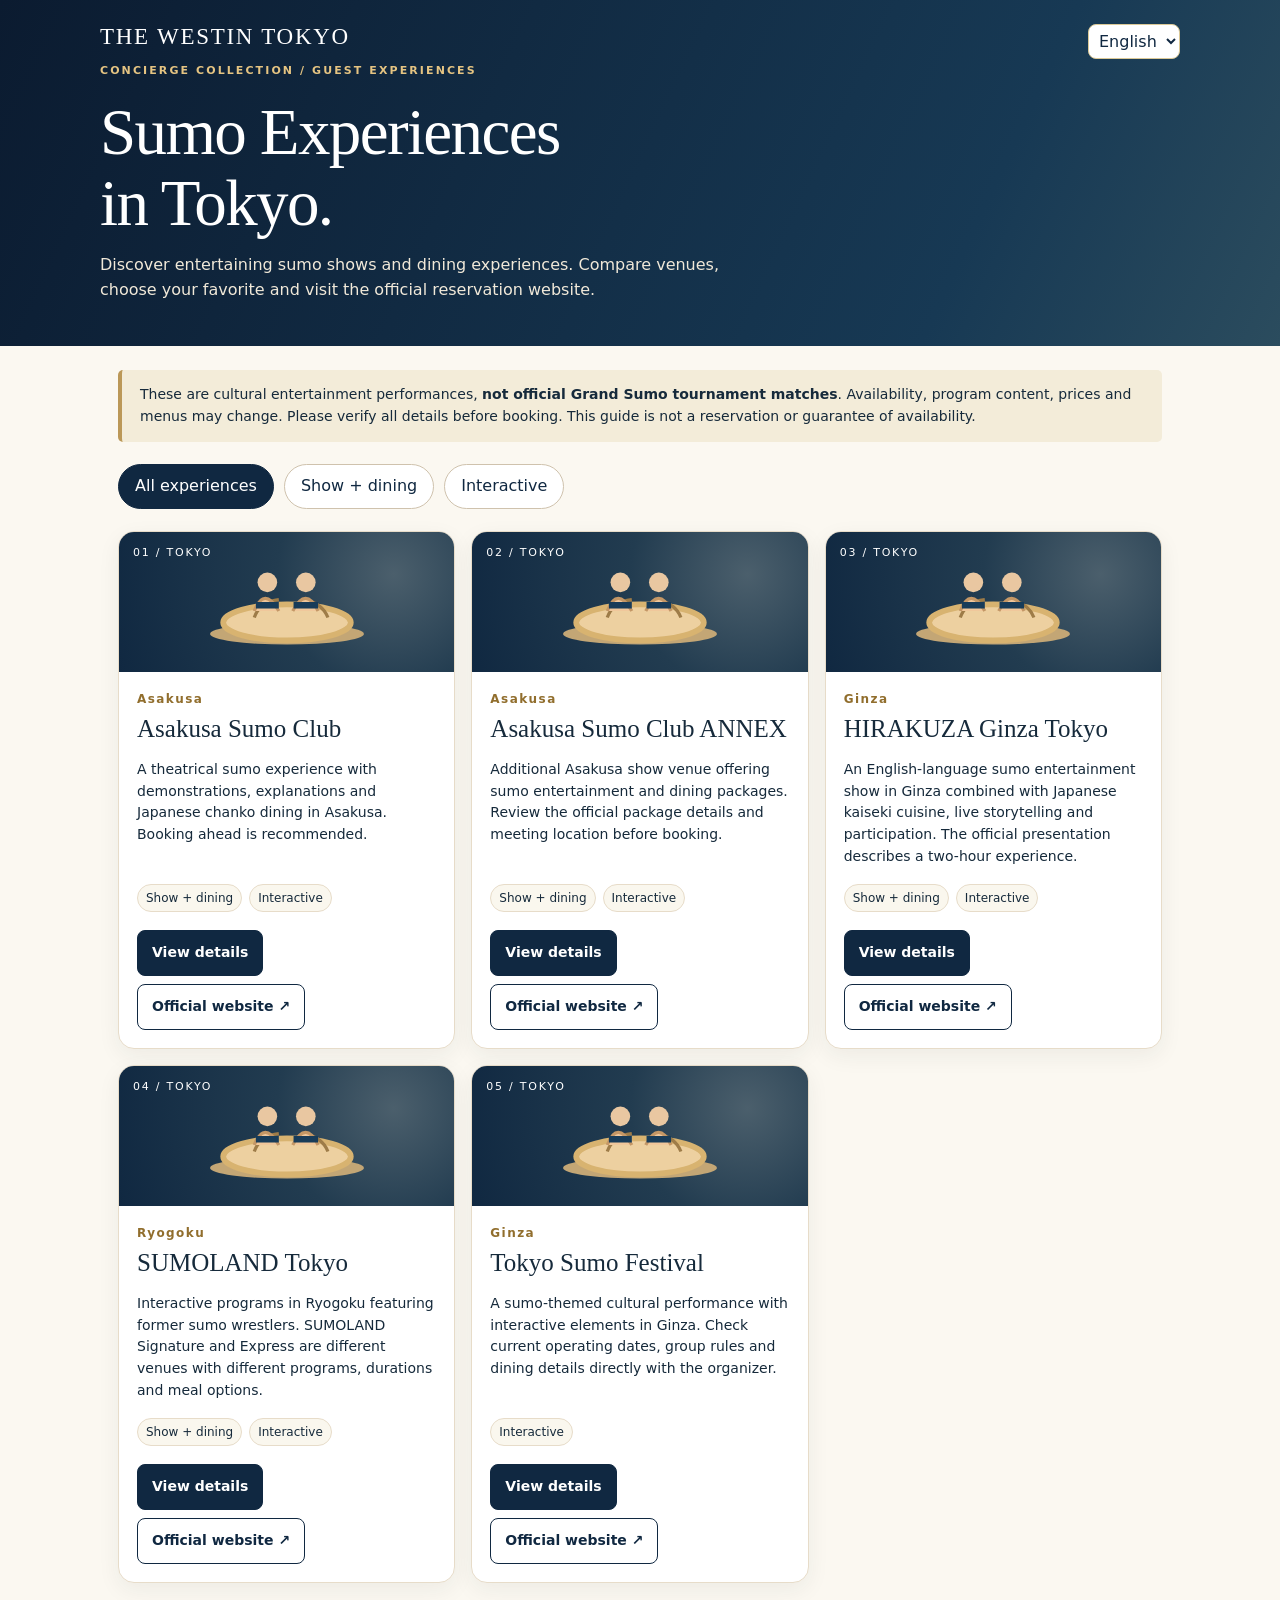
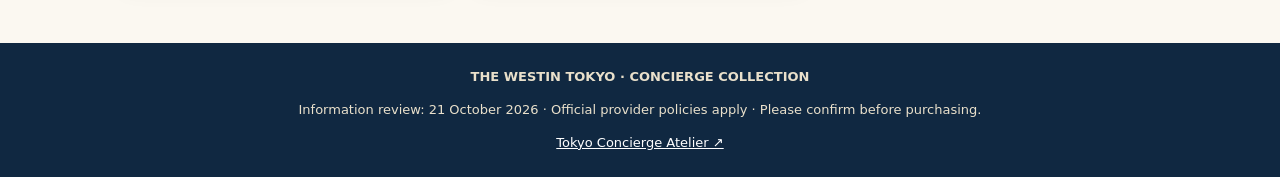
==== guest-guides/sumo/index.html @ f90ee4fa "Add standalone public sumo experience guest guide" ====
<!doctype html>
<html lang="en">
<head>
<meta charset="utf-8"><meta name="viewport" content="width=device-width,initial-scale=1">
<meta name="theme-color" content="#112944"><meta name="description" content="Independent guest guide to sumo entertainment shows in Tokyo. Compare venues and open official booking websites.">
<title>Sumo Experiences in Tokyo | Concierge Guest Guide</title>
<style>
:root{--navy:#102841;--gold:#bb9858;--ivory:#fbf8f1;--ink:#162a3b;--line:#e7dcc9}
*{box-sizing:border-box}body{margin:0;background:var(--ivory);color:var(--ink);font:16px/1.55 system-ui,-apple-system,"Segoe UI",sans-serif}
a{color:inherit}button,select{font:inherit}button{cursor:pointer}.skip{position:absolute;left:-9999px}.skip:focus{left:1rem;top:1rem;background:white;z-index:8}
header{padding:24px max(20px,calc((100vw - 1080px)/2));background:linear-gradient(115deg,#0b1b30 0%,#173954 75%,#2b4c5e 100%);color:#fff}
.brand{font:small-caps 23px Georgia,serif;letter-spacing:.075em}.eyebrow{color:#e5c482;letter-spacing:.19em;font-size:11px;font-weight:700;margin:12px 0}
h1{font:clamp(37px,7vw,65px)/1.09 Georgia,serif;letter-spacing:-.025em;margin:18px 0 14px}header p{max-width:620px;margin:0 0 20px;color:#f1e9d9}
.lang{float:right;border:1px solid #dbc997;border-radius:8px;background:#fff;color:#102841;padding:6px}
main{max-width:1080px;margin:auto;padding:24px 18px 60px}
.notice{background:#f3ecd9;border-left:4px solid var(--gold);padding:14px 18px;border-radius:5px;font-size:14px}
.controls{display:flex;gap:10px;flex-wrap:wrap;margin:22px 0}
.filter{border:1px solid #cfc2ad;background:#fff;border-radius:999px;padding:9px 16px;color:var(--navy)}
.filter[aria-pressed="true"]{background:var(--navy);color:white;border-color:var(--navy)}
.cards{display:grid;grid-template-columns:repeat(auto-fit,minmax(260px,1fr));gap:16px}
.card{border:1px solid var(--line);background:#fff;border-radius:16px;overflow:hidden;box-shadow:0 7px 22px #1c2a3110;display:flex;flex-direction:column}
.visual{height:140px;display:grid;place-items:center;color:#efdbaf;position:relative;overflow:hidden;background:radial-gradient(circle at 82% 30%,#4b5f6c 0,#223c50 40%,#102841 100%)}
.visual svg{height:94px;width:180px}.visual span{position:absolute;top:12px;left:14px;font-size:11px;letter-spacing:.16em;color:#fff}
.card-content{padding:18px;display:flex;flex-direction:column;flex:1}.area{font-size:12px;letter-spacing:.12em;color:#916e2d;font-weight:700}.card h2{font:25px/1.2 Georgia,serif;margin:6px 0}.card p{margin:9px 0 16px;font-size:14px;flex:1}
.tags{display:flex;flex-wrap:wrap;gap:7px}.tags span{font-size:12px;padding:4px 8px;border:1px solid var(--line);border-radius:30px;background:#faf7ee}
.actions{display:flex;gap:8px;margin-top:18px;flex-wrap:wrap}
.primary,.secondary{padding:11px 14px;border-radius:8px;text-decoration:none;border:1px solid var(--navy);font-weight:650;font-size:14px}
.primary{background:var(--navy);color:white}.secondary{background:#fff;color:var(--navy)}
#details{margin:28px 0 0;border:1px solid #d5c5a7;border-radius:18px;background:white;padding:24px;scroll-margin-top:12px}
#details[hidden]{display:none}#details h2{font:30px Georgia,serif;margin:4px 0 10px}#details p{max-width:750px}
dl{display:grid;grid-template-columns:140px 1fr;gap:10px 20px}dt{color:#777;font-size:14px}dd{margin:0}
footer{padding:24px 20px;background:var(--navy);color:#e9e0cb;text-align:center;font-size:13px}
footer a{color:white}
@media(max-width:500px){.brand{font-size:17px}.lang{max-width:110px}main{padding:16px 12px 40px}dl{grid-template-columns:1fr;gap:2px}dd{margin-bottom:13px}.visual{height:118px}}
@media print{header{background:white;color:black}main{max-width:none}.actions,.controls{display:none}.card{break-inside:avoid;box-shadow:none}}
</style>
</head>
<body>
<a class="skip" href="#venues">Skip to experiences</a>
<header><select class="lang" id="language" aria-label="Language"><option value="en">English</option><option value="ja">日本語</option><option value="ko">한국어</option></select><div class="brand">THE WESTIN TOKYO</div><div class="eyebrow">CONCIERGE COLLECTION / GUEST EXPERIENCES</div><h1 id="heroTitle">Sumo Experiences<br>in Tokyo.</h1><p id="heroText">Discover entertaining sumo shows and dining experiences. Compare venues, choose your favorite and visit the official reservation website.</p></header>
<main>
<div class="notice" id="disclaimer">These are cultural entertainment performances, <b>not official Grand Sumo tournament matches</b>. Availability, program content, prices and menus may change. Please verify all details before booking. This guide is not a reservation or guarantee of availability.</div>
<div class="controls" role="group" aria-label="Filter experiences"><button class="filter" data-filter="all" aria-pressed="true">All experiences</button><button class="filter" data-filter="dining" aria-pressed="false">Show + dining</button><button class="filter" data-filter="interactive" aria-pressed="false">Interactive</button></div>
<section id="venues" class="cards" aria-label="Sumo venue recommendations"></section>
<section id="details" hidden aria-live="polite"><div class="area" id="detailArea"></div><h2 id="detailTitle"></h2><p id="detailDescription"></p><dl><dt id="locationLabel">Area</dt><dd id="detailLocation"></dd><dt id="foodLabel">Dining</dt><dd id="detailFood"></dd><dt id="bookingLabel">Booking</dt><dd id="detailBooking"></dd></dl><div class="actions"><a id="officialLink" class="primary" target="_blank" rel="noopener noreferrer">Official website ↗</a><a id="mapLink" class="secondary" target="_blank" rel="noopener noreferrer">Map ↗</a></div></section>
</main>
<footer><strong>THE WESTIN TOKYO · CONCIERGE COLLECTION</strong><p>Information review: 21 October 2026 · Official provider policies apply · Please confirm before purchasing.</p><a href="../../index.html">Tokyo Concierge Atelier ↗</a></footer>
<script>
"use strict";
const venues=[
{id:"asakusa",name:"Asakusa Sumo Club",area:"Asakusa",type:["dining","interactive"],url:"https://asakusa-sumo.com/",address:"2-10-12 Asakusa, Taito City, Tokyo",food:"Chanko dining experience; confirm ticket inclusions.",desc:"A theatrical sumo experience with demonstrations, explanations and Japanese chanko dining in Asakusa. Booking ahead is recommended.",ja:"浅草で相撲の実演や解説、ちゃんこ料理を楽しめる体験型プログラムです。",ko:"아사쿠사에서 스모 시연·해설과 창코 요리를 함께 즐기는 체험입니다."},
{id:"annex",name:"Asakusa Sumo Club ANNEX",area:"Asakusa",type:["dining","interactive"],url:"https://asakusasumo-annex.com/",address:"Asakusa, Taito City, Tokyo (check official map)",food:"Check selected package.",desc:"Additional Asakusa show venue offering sumo entertainment and dining packages. Review the official package details and meeting location before booking.",ja:"浅草の相撲エンターテインメント施設。プランと場所を公式サイトでご確認ください。",ko:"아사쿠사의 스모 엔터테인먼트 시설입니다. 플랜 및 장소를 공식 사이트에서 확인하세요."},
{id:"hirakuza",name:"HIRAKUZA Ginza Tokyo",area:"Ginza",type:["dining","interactive"],url:"https://hirakuza.net/tokyo/",address:"1-9-13 Ginza, Chuo City, Tokyo, B1F",food:"Kaiseki cuisine incorporated into its show program.",desc:"An English-language sumo entertainment show in Ginza combined with Japanese kaiseki cuisine, live storytelling and participation. The official presentation describes a two-hour experience.",ja:"銀座で英語の相撲ショーと会席料理を楽しむ約2時間のプログラムです。",ko:"긴자에서 영어 스모 쇼와 가이세키 요리를 함께 즐기는 약 2시간 프로그램입니다."},
{id:"sumoland",name:"SUMOLAND Tokyo",area:"Ryogoku",type:["dining","interactive"],url:"https://sumoland.jp/",address:"Ryogoku, Sumida City, Tokyo — Signature and Express have different locations",food:"Signature experience includes chanko; verify Express options.",desc:"Interactive programs in Ryogoku featuring former sumo wrestlers. SUMOLAND Signature and Express are different venues with different programs, durations and meal options.",ja:"両国で元力士による参加型相撲体験。SignatureとExpressは会場と内容が異なります。",ko:"료고쿠의 전직 스모 선수 참여형 체험입니다. Signature와 Express는 위치·구성이 다릅니다."},
{id:"festival",name:"Tokyo Sumo Festival",area:"Ginza",type:["interactive"],url:"https://japan-sumo.jp/",address:"Ginza, Tokyo (confirm official venue)",food:"Check specific show package and optional extras.",desc:"A sumo-themed cultural performance with interactive elements in Ginza. Check current operating dates, group rules and dining details directly with the organizer.",ja:"銀座の相撲文化ショー。開催日、団体条件や食事について公式案内をご確認ください。",ko:"긴자의 스모 문화 공연입니다. 일정·단체 규정·식사 옵션은 공식 안내를 확인하세요."}
];
const translations={
en:{title:"Sumo Experiences<br>in Tokyo.",intro:"Discover entertaining sumo shows and dining experiences. Compare venues, choose your favorite and visit the official reservation website.",notice:"These are cultural entertainment performances, <b>not official Grand Sumo tournament matches</b>. Availability, program content, prices and menus may change. Please verify all details before booking. This guide is not a reservation or guarantee of availability.",all:"All experiences",dining:"Show + dining",interactive:"Interactive",details:"View details",official:"Official website ↗",map:"Map ↗",location:"Area / location",food:"Dining",booking:"Booking",book:"Reserve directly with the operator. Check prices, availability and cancellation policies before paying."},
ja:{title:"東京で楽しむ<br>相撲体験",intro:"相撲ショーやお食事付きの体験を比較し、公式サイトでご予約ください。",notice:"これらは文化体験・エンターテインメントであり、<b>大相撲の本場所ではありません</b>。内容・料金・空席状況は変更される場合があります。予約前に公式サイトでご確認ください。",all:"すべて",dining:"ショーと食事",interactive:"参加型",details:"詳細を見る",official:"公式サイト ↗",map:"地図 ↗",location:"エリア・所在地",food:"お食事",booking:"予約",book:"予約と決済は各施設の公式サイトで直接お手続きください。"},
ko:{title:"도쿄 스모<br>체험 가이드",intro:"도쿄의 스모 쇼와 식사형 체험을 비교하고 공식 사이트에서 예약하세요.",notice:"이 프로그램은 문화 공연 및 체험이며 <b>공식 스모 본대회가 아닙니다</b>. 내용·가격·예약 가능 여부는 바뀔 수 있으므로 공식 사이트에서 확인하세요.",all:"전체",dining:"쇼 + 식사",interactive:"참여형",details:"상세 보기",official:"공식 사이트 ↗",map:"지도 ↗",location:"지역·위치",food:"식사",booking:"예약",book:"예약 및 결제는 각 업체 공식 사이트에서 직접 진행하고 취소 규정을 확인하세요."}
};
const root=document.getElementById("venues"), detail=document.getElementById("details");let filter="all",lang="en";
function el(tag,cls,text){const node=document.createElement(tag);if(cls)node.className=cls;if(text!==undefined)node.textContent=text;return node}
function render(){const t=translations[lang];document.documentElement.lang=lang;document.getElementById("heroTitle").innerHTML=t.title;document.getElementById("heroText").textContent=t.intro;document.getElementById("disclaimer").innerHTML=t.notice;document.querySelectorAll(".filter").forEach(b=>{b.textContent=t[b.dataset.filter];b.setAttribute("aria-pressed",String(b.dataset.filter===filter))});root.replaceChildren();venues.filter(v=>filter==="all"||v.type.includes(filter)).forEach((v,i)=>{const c=el("article","card"),vis=el("div","visual");vis.append(el("span","",String(i+1).padStart(2,"0")+" / TOKYO"));vis.insertAdjacentHTML("beforeend",'<svg viewBox="0 0 220 110" role="img" aria-label="Illustration of a sumo ring"><ellipse cx="110" cy="94" rx="94" ry="13" fill="#c3a675"/><ellipse cx="110" cy="80" rx="78" ry="22" fill="#edd0a0" stroke="#d8b370" stroke-width="7"/><path d="M70 74c4-12 14-20 30-22M130 52c16 3 26 11 30 22" fill="none" stroke="#9e7c48" stroke-width="4"/><circle cx="86" cy="31" r="12" fill="#e9c7a1"/><circle cx="133" cy="31" r="12" fill="#e9c7a1"/><path d="M70 66q12-31 30 0M117 66q16-31 31 0" fill="#f0c79b" stroke="#c49766" stroke-width="4"/><path d="M72 59h28M118 59h30" stroke="#183c59" stroke-width="8"/></svg>');const body=el("div","card-content");body.append(el("div","area",v.area));body.append(el("h2","",v.name));body.append(el("p","",lang==="ja"?v.ja:lang==="ko"?v.ko:v.desc));const tags=el("div","tags");v.type.forEach(s=>tags.append(el("span","",t[s])));body.append(tags);const actions=el("div","actions");const more=el("button","primary",t.details);more.type="button";more.addEventListener("click",()=>showDetails(v));const link=el("a","secondary",t.official);link.href=v.url;link.target="_blank";link.rel="noopener noreferrer";actions.append(more,link);body.append(actions);c.append(vis,body);root.append(c)});if(!detail.hidden){const current=venues.find(v=>v.id===detail.dataset.id);if(current)showDetails(current,false)}}
function showDetails(v,scroll=true){const t=translations[lang];detail.hidden=false;detail.dataset.id=v.id;document.getElementById("detailArea").textContent=v.area;document.getElementById("detailTitle").textContent=v.name;document.getElementById("detailDescription").textContent=lang==="ja"?v.ja:lang==="ko"?v.ko:v.desc;document.getElementById("detailLocation").textContent=v.address;document.getElementById("detailFood").textContent=v.food;document.getElementById("detailBooking").textContent=t.book;document.getElementById("locationLabel").textContent=t.location;document.getElementById("foodLabel").textContent=t.food;document.getElementById("bookingLabel").textContent=t.booking;document.getElementById("officialLink").textContent=t.official;document.getElementById("officialLink").href=v.url;document.getElementById("mapLink").textContent=t.map;document.getElementById("mapLink").href="https://www.google.com/maps/search/?api=1&query="+encodeURIComponent(v.name+" "+v.area+" Tokyo");if(scroll)detail.scrollIntoView({behavior:"smooth",block:"start"})}
document.querySelectorAll(".filter").forEach(b=>b.addEventListener("click",()=>{filter=b.dataset.filter;detail.hidden=true;render()}));
document.getElementById("language").addEventListener("change",e=>{lang=e.target.value;render()});render();
</script>
</body>
</html>
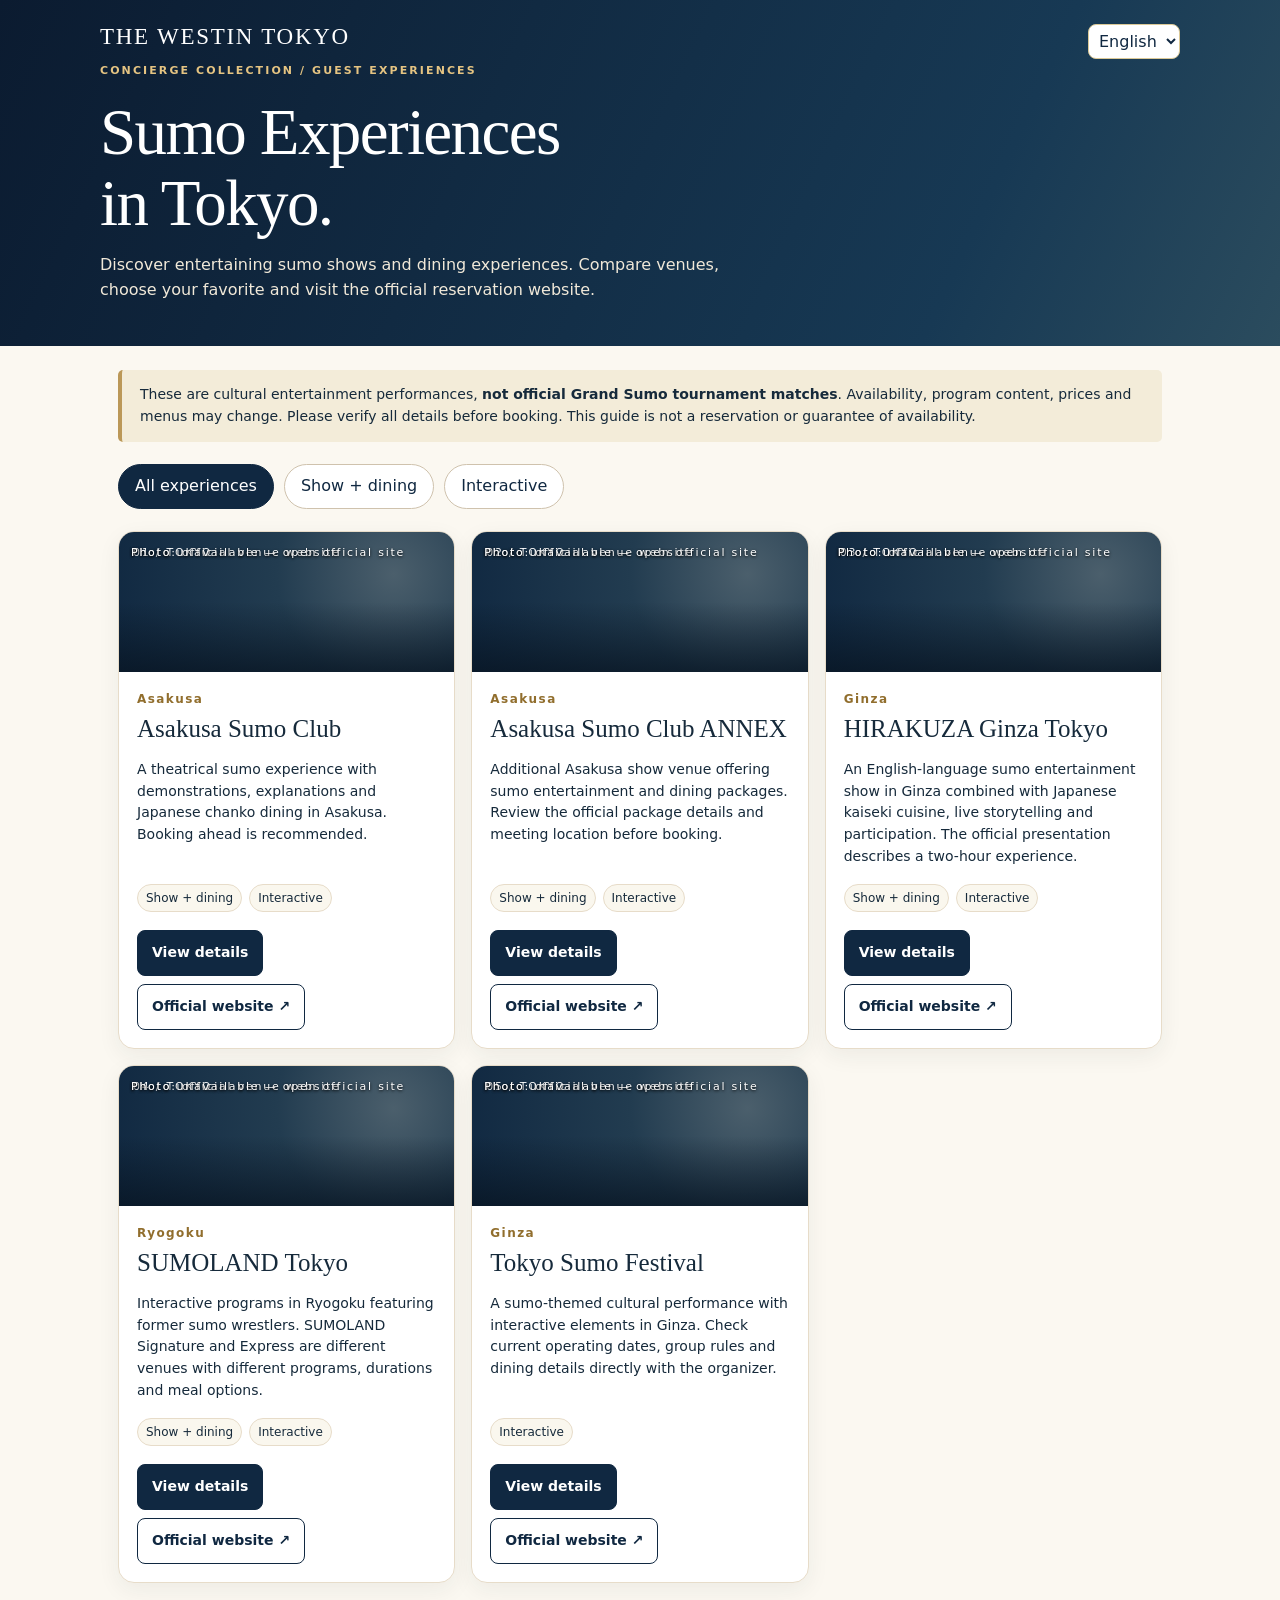
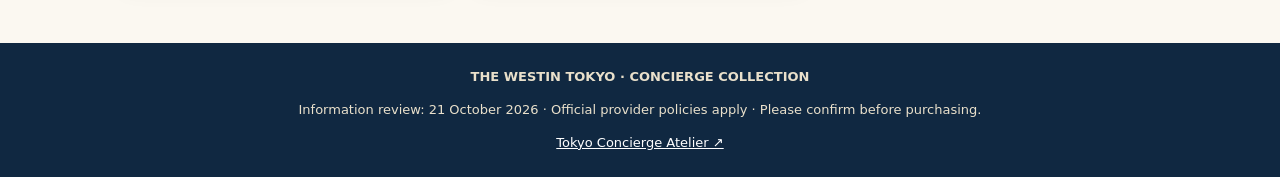
==== commit 36b41717: "Use five individual venue official-site photos in guest sumo guide" ====
--- a/guest-guides/sumo/index.html
+++ b/guest-guides/sumo/index.html
@@ -20,7 +20,7 @@
 .cards{display:grid;grid-template-columns:repeat(auto-fit,minmax(260px,1fr));gap:16px}
 .card{border:1px solid var(--line);background:#fff;border-radius:16px;overflow:hidden;box-shadow:0 7px 22px #1c2a3110;display:flex;flex-direction:column}
 .visual{height:140px;display:grid;place-items:center;color:#efdbaf;position:relative;overflow:hidden;background:radial-gradient(circle at 82% 30%,#4b5f6c 0,#223c50 40%,#102841 100%)}
-.visual svg{height:94px;width:180px}.visual span{position:absolute;top:12px;left:14px;font-size:11px;letter-spacing:.16em;color:#fff}
+.visual img{width:100%;height:100%;object-fit:cover;display:block}.visual:after{content:"";position:absolute;inset:50% 0 0;background:linear-gradient(transparent,rgba(7,19,32,.72));pointer-events:none}.visual .credit{position:absolute;bottom:9px;left:12px;z-index:2;font-size:11px;color:white;text-shadow:0 1px 3px black}.visual span{position:absolute;top:12px;left:14px;font-size:11px;letter-spacing:.16em;color:#fff}
 .card-content{padding:18px;display:flex;flex-direction:column;flex:1}.area{font-size:12px;letter-spacing:.12em;color:#916e2d;font-weight:700}.card h2{font:25px/1.2 Georgia,serif;margin:6px 0}.card p{margin:9px 0 16px;font-size:14px;flex:1}
 .tags{display:flex;flex-wrap:wrap;gap:7px}.tags span{font-size:12px;padding:4px 8px;border:1px solid var(--line);border-radius:30px;background:#faf7ee}
 .actions{display:flex;gap:8px;margin-top:18px;flex-wrap:wrap}
@@ -39,7 +39,7 @@
 <a class="skip" href="#venues">Skip to experiences</a>
 <header><select class="lang" id="language" aria-label="Language"><option value="en">English</option><option value="ja">日本語</option><option value="ko">한국어</option></select><div class="brand">THE WESTIN TOKYO</div><div class="eyebrow">CONCIERGE COLLECTION / GUEST EXPERIENCES</div><h1 id="heroTitle">Sumo Experiences<br>in Tokyo.</h1><p id="heroText">Discover entertaining sumo shows and dining experiences. Compare venues, choose your favorite and visit the official reservation website.</p></header>
 <main>
-<div class="notice" id="disclaimer">These are cultural entertainment performances, <b>not official Grand Sumo tournament matches</b>. Availability, program content, prices and menus may change. Please verify all details before booking. This guide is not a reservation or guarantee of availability.</div>
+<div class="notice" id="disclaimer">These are cultural entertainment performances, <b>not official Grand Sumo tournament matches</b>. Availability, program content, prices and menus may change. Please verify all details before booking. This guide is not a reservation or guarantee of availability. Photos are sourced from venue websites; reproduction permission is not confirmed.</div>
 <div class="controls" role="group" aria-label="Filter experiences"><button class="filter" data-filter="all" aria-pressed="true">All experiences</button><button class="filter" data-filter="dining" aria-pressed="false">Show + dining</button><button class="filter" data-filter="interactive" aria-pressed="false">Interactive</button></div>
 <section id="venues" class="cards" aria-label="Sumo venue recommendations"></section>
 <section id="details" hidden aria-live="polite"><div class="area" id="detailArea"></div><h2 id="detailTitle"></h2><p id="detailDescription"></p><dl><dt id="locationLabel">Area</dt><dd id="detailLocation"></dd><dt id="foodLabel">Dining</dt><dd id="detailFood"></dd><dt id="bookingLabel">Booking</dt><dd id="detailBooking"></dd></dl><div class="actions"><a id="officialLink" class="primary" target="_blank" rel="noopener noreferrer">Official website ↗</a><a id="mapLink" class="secondary" target="_blank" rel="noopener noreferrer">Map ↗</a></div></section>
@@ -48,11 +48,11 @@
 <script>
 "use strict";
 const venues=[
-{id:"asakusa",name:"Asakusa Sumo Club",area:"Asakusa",type:["dining","interactive"],url:"https://asakusa-sumo.com/",address:"2-10-12 Asakusa, Taito City, Tokyo",food:"Chanko dining experience; confirm ticket inclusions.",desc:"A theatrical sumo experience with demonstrations, explanations and Japanese chanko dining in Asakusa. Booking ahead is recommended.",ja:"浅草で相撲の実演や解説、ちゃんこ料理を楽しめる体験型プログラムです。",ko:"아사쿠사에서 스모 시연·해설과 창코 요리를 함께 즐기는 체험입니다."},
-{id:"annex",name:"Asakusa Sumo Club ANNEX",area:"Asakusa",type:["dining","interactive"],url:"https://asakusasumo-annex.com/",address:"Asakusa, Taito City, Tokyo (check official map)",food:"Check selected package.",desc:"Additional Asakusa show venue offering sumo entertainment and dining packages. Review the official package details and meeting location before booking.",ja:"浅草の相撲エンターテインメント施設。プランと場所を公式サイトでご確認ください。",ko:"아사쿠사의 스모 엔터테인먼트 시설입니다. 플랜 및 장소를 공식 사이트에서 확인하세요."},
-{id:"hirakuza",name:"HIRAKUZA Ginza Tokyo",area:"Ginza",type:["dining","interactive"],url:"https://hirakuza.net/tokyo/",address:"1-9-13 Ginza, Chuo City, Tokyo, B1F",food:"Kaiseki cuisine incorporated into its show program.",desc:"An English-language sumo entertainment show in Ginza combined with Japanese kaiseki cuisine, live storytelling and participation. The official presentation describes a two-hour experience.",ja:"銀座で英語の相撲ショーと会席料理を楽しむ約2時間のプログラムです。",ko:"긴자에서 영어 스모 쇼와 가이세키 요리를 함께 즐기는 약 2시간 프로그램입니다."},
-{id:"sumoland",name:"SUMOLAND Tokyo",area:"Ryogoku",type:["dining","interactive"],url:"https://sumoland.jp/",address:"Ryogoku, Sumida City, Tokyo — Signature and Express have different locations",food:"Signature experience includes chanko; verify Express options.",desc:"Interactive programs in Ryogoku featuring former sumo wrestlers. SUMOLAND Signature and Express are different venues with different programs, durations and meal options.",ja:"両国で元力士による参加型相撲体験。SignatureとExpressは会場と内容が異なります。",ko:"료고쿠의 전직 스모 선수 참여형 체험입니다. Signature와 Express는 위치·구성이 다릅니다."},
-{id:"festival",name:"Tokyo Sumo Festival",area:"Ginza",type:["interactive"],url:"https://japan-sumo.jp/",address:"Ginza, Tokyo (confirm official venue)",food:"Check specific show package and optional extras.",desc:"A sumo-themed cultural performance with interactive elements in Ginza. Check current operating dates, group rules and dining details directly with the organizer.",ja:"銀座の相撲文化ショー。開催日、団体条件や食事について公式案内をご確認ください。",ko:"긴자의 스모 문화 공연입니다. 일정·단체 규정·식사 옵션은 공식 안내를 확인하세요."}
+{id:"asakusa",photo:"https://asakusa-sumo.com/wp-content/uploads/2024/01/01.png",name:"Asakusa Sumo Club",area:"Asakusa",type:["dining","interactive"],url:"https://asakusa-sumo.com/",address:"2-10-12 Asakusa, Taito City, Tokyo",food:"Chanko dining experience; confirm ticket inclusions.",desc:"A theatrical sumo experience with demonstrations, explanations and Japanese chanko dining in Asakusa. Booking ahead is recommended.",ja:"浅草で相撲の実演や解説、ちゃんこ料理を楽しめる体験型プログラムです。",ko:"아사쿠사에서 스모 시연·해설과 창코 요리를 함께 즐기는 체험입니다."},
+{id:"annex",photo:"https://asakusasumo-annex.com/wp-content/uploads/2025/02/0008.jpg",name:"Asakusa Sumo Club ANNEX",area:"Asakusa",type:["dining","interactive"],url:"https://asakusasumo-annex.com/",address:"Asakusa, Taito City, Tokyo (check official map)",food:"Check selected package.",desc:"Additional Asakusa show venue offering sumo entertainment and dining packages. Review the official package details and meeting location before booking.",ja:"浅草の相撲エンターテインメント施設。プランと場所を公式サイトでご確認ください。",ko:"아사쿠사의 스모 엔터테인먼트 시설입니다. 플랜 및 장소를 공식 사이트에서 확인하세요."},
+{id:"hirakuza",photo:"https://hirakuza.net/tokyo/mng/wp-content/uploads/2025/11/mv-slide01.webp",name:"HIRAKUZA Ginza Tokyo",area:"Ginza",type:["dining","interactive"],url:"https://hirakuza.net/tokyo/",address:"1-9-13 Ginza, Chuo City, Tokyo, B1F",food:"Kaiseki cuisine incorporated into its show program.",desc:"An English-language sumo entertainment show in Ginza combined with Japanese kaiseki cuisine, live storytelling and participation. The official presentation describes a two-hour experience.",ja:"銀座で英語の相撲ショーと会席料理を楽しむ約2時間のプログラムです。",ko:"긴자에서 영어 스모 쇼와 가이세키 요리를 함께 즐기는 약 2시간 프로그램입니다."},
+{id:"sumoland",photo:"https://sumoland.jp/wp-content/themes/sumo-land/img/about_img01.jpg",name:"SUMOLAND Tokyo",area:"Ryogoku",type:["dining","interactive"],url:"https://sumoland.jp/",address:"Ryogoku, Sumida City, Tokyo — Signature and Express have different locations",food:"Signature experience includes chanko; verify Express options.",desc:"Interactive programs in Ryogoku featuring former sumo wrestlers. SUMOLAND Signature and Express are different venues with different programs, durations and meal options.",ja:"両国で元力士による参加型相撲体験。SignatureとExpressは会場と内容が異なります。",ko:"료고쿠의 전직 스모 선수 참여형 체험입니다. Signature와 Express는 위치·구성이 다릅니다."},
+{id:"festival",photo:"https://japan-sumo.jp/images/hero-child-challenger.webp",name:"Tokyo Sumo Festival",area:"Ginza",type:["interactive"],url:"https://japan-sumo.jp/",address:"Ginza, Tokyo (confirm official venue)",food:"Check specific show package and optional extras.",desc:"A sumo-themed cultural performance with interactive elements in Ginza. Check current operating dates, group rules and dining details directly with the organizer.",ja:"銀座の相撲文化ショー。開催日、団体条件や食事について公式案内をご確認ください。",ko:"긴자의 스모 문화 공연입니다. 일정·단체 규정·식사 옵션은 공식 안내를 확인하세요."}
 ];
 const translations={
 en:{title:"Sumo Experiences<br>in Tokyo.",intro:"Discover entertaining sumo shows and dining experiences. Compare venues, choose your favorite and visit the official reservation website.",notice:"These are cultural entertainment performances, <b>not official Grand Sumo tournament matches</b>. Availability, program content, prices and menus may change. Please verify all details before booking. This guide is not a reservation or guarantee of availability.",all:"All experiences",dining:"Show + dining",interactive:"Interactive",details:"View details",official:"Official website ↗",map:"Map ↗",location:"Area / location",food:"Dining",booking:"Booking",book:"Reserve directly with the operator. Check prices, availability and cancellation policies before paying."},
@@ -61,7 +61,7 @@
 };
 const root=document.getElementById("venues"), detail=document.getElementById("details");let filter="all",lang="en";
 function el(tag,cls,text){const node=document.createElement(tag);if(cls)node.className=cls;if(text!==undefined)node.textContent=text;return node}
-function render(){const t=translations[lang];document.documentElement.lang=lang;document.getElementById("heroTitle").innerHTML=t.title;document.getElementById("heroText").textContent=t.intro;document.getElementById("disclaimer").innerHTML=t.notice;document.querySelectorAll(".filter").forEach(b=>{b.textContent=t[b.dataset.filter];b.setAttribute("aria-pressed",String(b.dataset.filter===filter))});root.replaceChildren();venues.filter(v=>filter==="all"||v.type.includes(filter)).forEach((v,i)=>{const c=el("article","card"),vis=el("div","visual");vis.append(el("span","",String(i+1).padStart(2,"0")+" / TOKYO"));vis.insertAdjacentHTML("beforeend",'<svg viewBox="0 0 220 110" role="img" aria-label="Illustration of a sumo ring"><ellipse cx="110" cy="94" rx="94" ry="13" fill="#c3a675"/><ellipse cx="110" cy="80" rx="78" ry="22" fill="#edd0a0" stroke="#d8b370" stroke-width="7"/><path d="M70 74c4-12 14-20 30-22M130 52c16 3 26 11 30 22" fill="none" stroke="#9e7c48" stroke-width="4"/><circle cx="86" cy="31" r="12" fill="#e9c7a1"/><circle cx="133" cy="31" r="12" fill="#e9c7a1"/><path d="M70 66q12-31 30 0M117 66q16-31 31 0" fill="#f0c79b" stroke="#c49766" stroke-width="4"/><path d="M72 59h28M118 59h30" stroke="#183c59" stroke-width="8"/></svg>');const body=el("div","card-content");body.append(el("div","area",v.area));body.append(el("h2","",v.name));body.append(el("p","",lang==="ja"?v.ja:lang==="ko"?v.ko:v.desc));const tags=el("div","tags");v.type.forEach(s=>tags.append(el("span","",t[s])));body.append(tags);const actions=el("div","actions");const more=el("button","primary",t.details);more.type="button";more.addEventListener("click",()=>showDetails(v));const link=el("a","secondary",t.official);link.href=v.url;link.target="_blank";link.rel="noopener noreferrer";actions.append(more,link);body.append(actions);c.append(vis,body);root.append(c)});if(!detail.hidden){const current=venues.find(v=>v.id===detail.dataset.id);if(current)showDetails(current,false)}}
+function render(){const t=translations[lang];document.documentElement.lang=lang;document.getElementById("heroTitle").innerHTML=t.title;document.getElementById("heroText").textContent=t.intro;document.getElementById("disclaimer").innerHTML=t.notice;document.querySelectorAll(".filter").forEach(b=>{b.textContent=t[b.dataset.filter];b.setAttribute("aria-pressed",String(b.dataset.filter===filter))});root.replaceChildren();venues.filter(v=>filter==="all"||v.type.includes(filter)).forEach((v,i)=>{const c=el("article","card"),vis=el("div","visual");vis.append(el("span","",String(i+1).padStart(2,"0")+" / TOKYO"));const img=el("img");img.src=v.photo;img.alt=v.name+" — official website photo";img.loading="lazy";img.decoding="async";img.onerror=()=>{vis.classList.add("image-unavailable");img.remove();vis.append(el("span","credit","Photo unavailable — open official site"))};vis.append(img);vis.append(el("span","credit","Photo: official venue website"));const body=el("div","card-content");body.append(el("div","area",v.area));body.append(el("h2","",v.name));body.append(el("p","",lang==="ja"?v.ja:lang==="ko"?v.ko:v.desc));const tags=el("div","tags");v.type.forEach(s=>tags.append(el("span","",t[s])));body.append(tags);const actions=el("div","actions");const more=el("button","primary",t.details);more.type="button";more.addEventListener("click",()=>showDetails(v));const link=el("a","secondary",t.official);link.href=v.url;link.target="_blank";link.rel="noopener noreferrer";actions.append(more,link);body.append(actions);c.append(vis,body);root.append(c)});if(!detail.hidden){const current=venues.find(v=>v.id===detail.dataset.id);if(current)showDetails(current,false)}}
 function showDetails(v,scroll=true){const t=translations[lang];detail.hidden=false;detail.dataset.id=v.id;document.getElementById("detailArea").textContent=v.area;document.getElementById("detailTitle").textContent=v.name;document.getElementById("detailDescription").textContent=lang==="ja"?v.ja:lang==="ko"?v.ko:v.desc;document.getElementById("detailLocation").textContent=v.address;document.getElementById("detailFood").textContent=v.food;document.getElementById("detailBooking").textContent=t.book;document.getElementById("locationLabel").textContent=t.location;document.getElementById("foodLabel").textContent=t.food;document.getElementById("bookingLabel").textContent=t.booking;document.getElementById("officialLink").textContent=t.official;document.getElementById("officialLink").href=v.url;document.getElementById("mapLink").textContent=t.map;document.getElementById("mapLink").href="https://www.google.com/maps/search/?api=1&query="+encodeURIComponent(v.name+" "+v.area+" Tokyo");if(scroll)detail.scrollIntoView({behavior:"smooth",block:"start"})}
 document.querySelectorAll(".filter").forEach(b=>b.addEventListener("click",()=>{filter=b.dataset.filter;detail.hidden=true;render()}));
 document.getElementById("language").addEventListener("change",e=>{lang=e.target.value;render()});render();
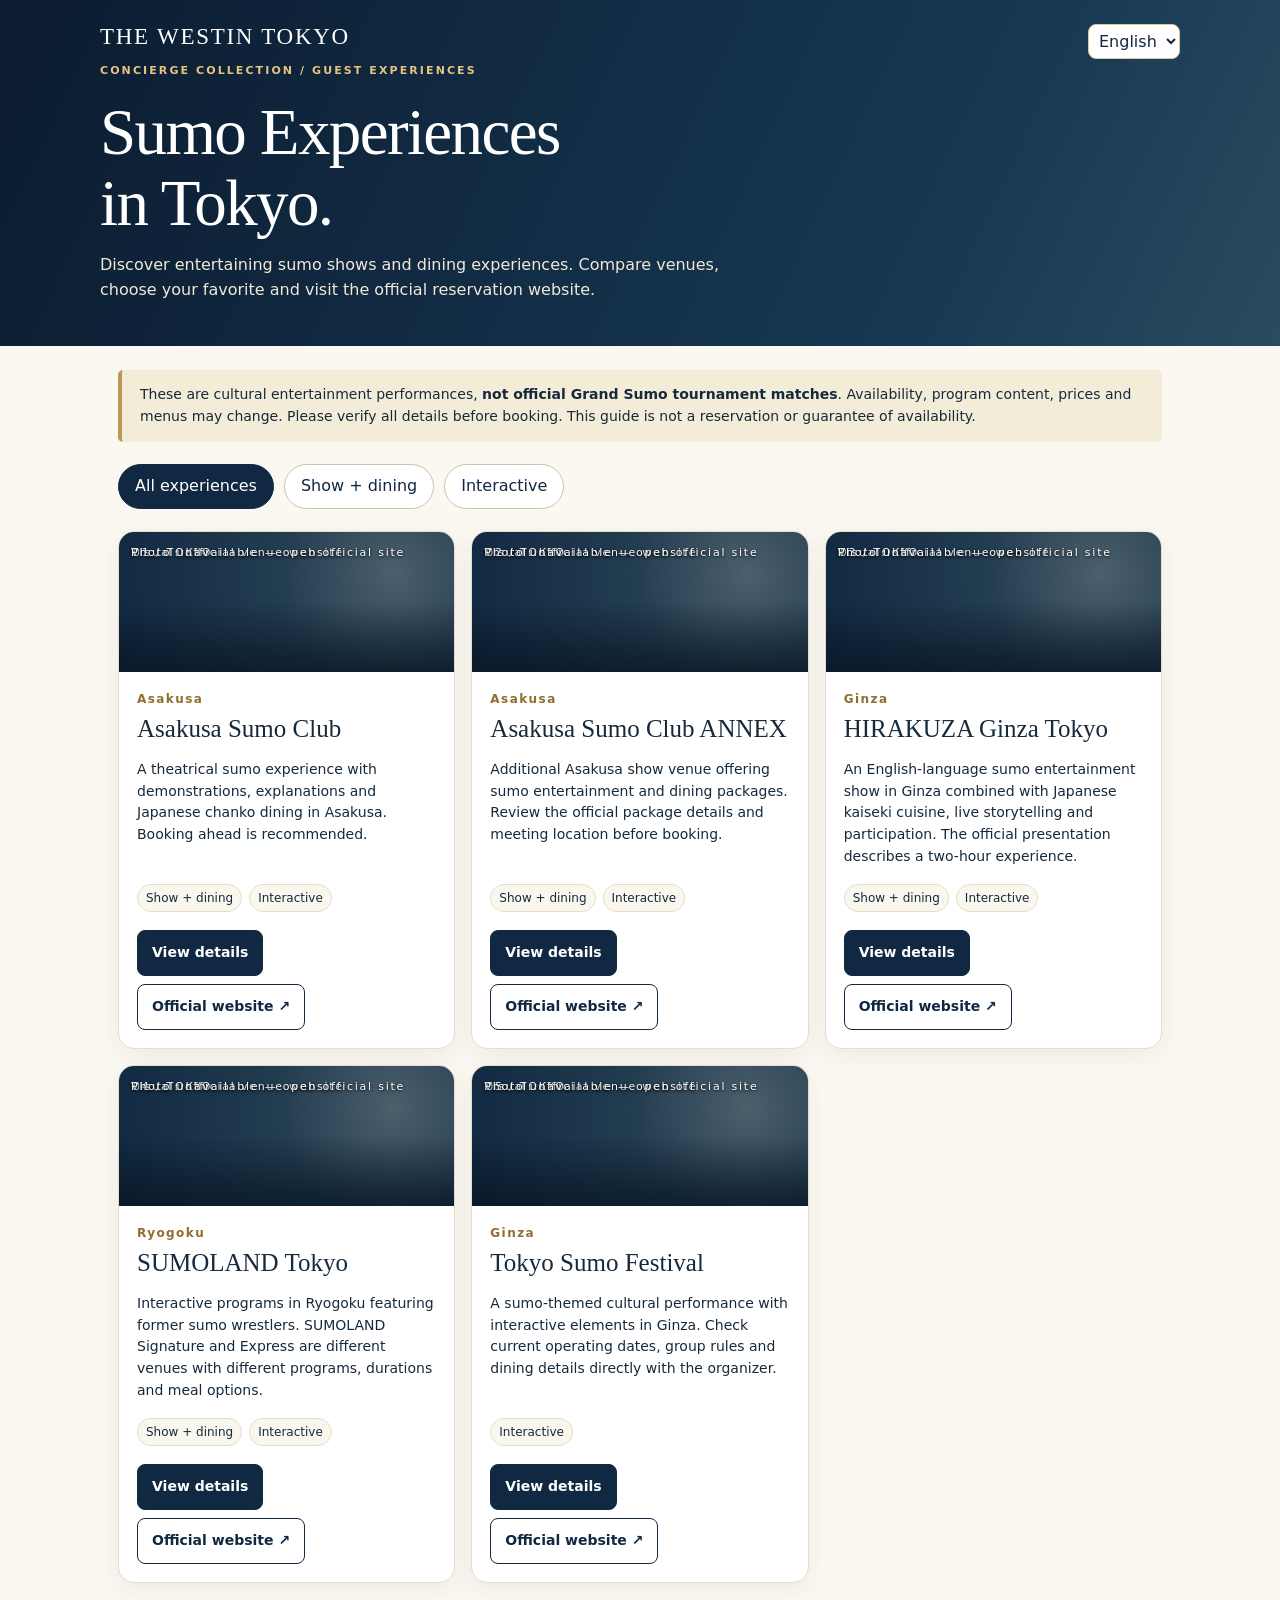
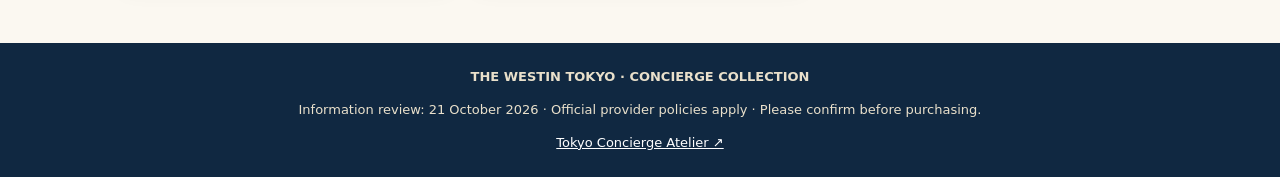
==== commit 38c71a83: "Add verified original venue logo assets with safe fallbacks" ====
--- a/guest-guides/sumo/index.html
+++ b/guest-guides/sumo/index.html
@@ -20,7 +20,7 @@
 .cards{display:grid;grid-template-columns:repeat(auto-fit,minmax(260px,1fr));gap:16px}
 .card{border:1px solid var(--line);background:#fff;border-radius:16px;overflow:hidden;box-shadow:0 7px 22px #1c2a3110;display:flex;flex-direction:column}
 .visual{height:140px;display:grid;place-items:center;color:#efdbaf;position:relative;overflow:hidden;background:radial-gradient(circle at 82% 30%,#4b5f6c 0,#223c50 40%,#102841 100%)}
-.visual img{width:100%;height:100%;object-fit:cover;display:block}.visual:after{content:"";position:absolute;inset:50% 0 0;background:linear-gradient(transparent,rgba(7,19,32,.72));pointer-events:none}.visual .credit{position:absolute;bottom:9px;left:12px;z-index:2;font-size:11px;color:white;text-shadow:0 1px 3px black}.visual span{position:absolute;top:12px;left:14px;font-size:11px;letter-spacing:.16em;color:#fff}
+.visual img{width:100%;height:100%;object-fit:cover;display:block}.visual:after{content:"";position:absolute;inset:50% 0 0;background:linear-gradient(transparent,rgba(7,19,32,.72));pointer-events:none}.visual .official-logo{position:absolute;top:10px;right:12px;z-index:3;width:auto;max-width:150px;max-height:38px;object-fit:contain;padding:4px 7px;background:rgba(255,255,255,.93);border-radius:6px}.visual .credit{position:absolute;bottom:9px;left:12px;z-index:2;font-size:11px;color:white;text-shadow:0 1px 3px black}.visual span{position:absolute;top:12px;left:14px;font-size:11px;letter-spacing:.16em;color:#fff}
 .card-content{padding:18px;display:flex;flex-direction:column;flex:1}.area{font-size:12px;letter-spacing:.12em;color:#916e2d;font-weight:700}.card h2{font:25px/1.2 Georgia,serif;margin:6px 0}.card p{margin:9px 0 16px;font-size:14px;flex:1}
 .tags{display:flex;flex-wrap:wrap;gap:7px}.tags span{font-size:12px;padding:4px 8px;border:1px solid var(--line);border-radius:30px;background:#faf7ee}
 .actions{display:flex;gap:8px;margin-top:18px;flex-wrap:wrap}
@@ -49,9 +49,9 @@
 "use strict";
 const venues=[
 {id:"asakusa",photo:"https://asakusa-sumo.com/wp-content/uploads/2024/01/01.png",name:"Asakusa Sumo Club",area:"Asakusa",type:["dining","interactive"],url:"https://asakusa-sumo.com/",address:"2-10-12 Asakusa, Taito City, Tokyo",food:"Chanko dining experience; confirm ticket inclusions.",desc:"A theatrical sumo experience with demonstrations, explanations and Japanese chanko dining in Asakusa. Booking ahead is recommended.",ja:"浅草で相撲の実演や解説、ちゃんこ料理を楽しめる体験型プログラムです。",ko:"아사쿠사에서 스모 시연·해설과 창코 요리를 함께 즐기는 체험입니다."},
-{id:"annex",photo:"https://asakusasumo-annex.com/wp-content/uploads/2025/02/0008.jpg",name:"Asakusa Sumo Club ANNEX",area:"Asakusa",type:["dining","interactive"],url:"https://asakusasumo-annex.com/",address:"Asakusa, Taito City, Tokyo (check official map)",food:"Check selected package.",desc:"Additional Asakusa show venue offering sumo entertainment and dining packages. Review the official package details and meeting location before booking.",ja:"浅草の相撲エンターテインメント施設。プランと場所を公式サイトでご確認ください。",ko:"아사쿠사의 스모 엔터테인먼트 시설입니다. 플랜 및 장소를 공식 사이트에서 확인하세요."},
+{id:"annex",logo:"https://asakusasumo-annex.com/wp-content/themes/sumoannex-solution/img/index07.png",photo:"https://asakusasumo-annex.com/wp-content/uploads/2025/02/0008.jpg",name:"Asakusa Sumo Club ANNEX",area:"Asakusa",type:["dining","interactive"],url:"https://asakusasumo-annex.com/",address:"Asakusa, Taito City, Tokyo (check official map)",food:"Check selected package.",desc:"Additional Asakusa show venue offering sumo entertainment and dining packages. Review the official package details and meeting location before booking.",ja:"浅草の相撲エンターテインメント施設。プランと場所を公式サイトでご確認ください。",ko:"아사쿠사의 스모 엔터테인먼트 시설입니다. 플랜 및 장소를 공식 사이트에서 확인하세요."},
 {id:"hirakuza",photo:"https://hirakuza.net/tokyo/mng/wp-content/uploads/2025/11/mv-slide01.webp",name:"HIRAKUZA Ginza Tokyo",area:"Ginza",type:["dining","interactive"],url:"https://hirakuza.net/tokyo/",address:"1-9-13 Ginza, Chuo City, Tokyo, B1F",food:"Kaiseki cuisine incorporated into its show program.",desc:"An English-language sumo entertainment show in Ginza combined with Japanese kaiseki cuisine, live storytelling and participation. The official presentation describes a two-hour experience.",ja:"銀座で英語の相撲ショーと会席料理を楽しむ約2時間のプログラムです。",ko:"긴자에서 영어 스모 쇼와 가이세키 요리를 함께 즐기는 약 2시간 프로그램입니다."},
-{id:"sumoland",photo:"https://sumoland.jp/wp-content/themes/sumo-land/img/about_img01.jpg",name:"SUMOLAND Tokyo",area:"Ryogoku",type:["dining","interactive"],url:"https://sumoland.jp/",address:"Ryogoku, Sumida City, Tokyo — Signature and Express have different locations",food:"Signature experience includes chanko; verify Express options.",desc:"Interactive programs in Ryogoku featuring former sumo wrestlers. SUMOLAND Signature and Express are different venues with different programs, durations and meal options.",ja:"両国で元力士による参加型相撲体験。SignatureとExpressは会場と内容が異なります。",ko:"료고쿠의 전직 스모 선수 참여형 체험입니다. Signature와 Express는 위치·구성이 다릅니다."},
+{id:"sumoland",logo:"https://sumoland.jp/wp-content/themes/sumo-land/img/logo_slim_white.svg",photo:"https://sumoland.jp/wp-content/themes/sumo-land/img/about_img01.jpg",name:"SUMOLAND Tokyo",area:"Ryogoku",type:["dining","interactive"],url:"https://sumoland.jp/",address:"Ryogoku, Sumida City, Tokyo — Signature and Express have different locations",food:"Signature experience includes chanko; verify Express options.",desc:"Interactive programs in Ryogoku featuring former sumo wrestlers. SUMOLAND Signature and Express are different venues with different programs, durations and meal options.",ja:"両国で元力士による参加型相撲体験。SignatureとExpressは会場と内容が異なります。",ko:"료고쿠의 전직 스모 선수 참여형 체험입니다. Signature와 Express는 위치·구성이 다릅니다."},
 {id:"festival",photo:"https://japan-sumo.jp/images/hero-child-challenger.webp",name:"Tokyo Sumo Festival",area:"Ginza",type:["interactive"],url:"https://japan-sumo.jp/",address:"Ginza, Tokyo (confirm official venue)",food:"Check specific show package and optional extras.",desc:"A sumo-themed cultural performance with interactive elements in Ginza. Check current operating dates, group rules and dining details directly with the organizer.",ja:"銀座の相撲文化ショー。開催日、団体条件や食事について公式案内をご確認ください。",ko:"긴자의 스모 문화 공연입니다. 일정·단체 규정·식사 옵션은 공식 안내를 확인하세요."}
 ];
 const translations={
@@ -61,7 +61,7 @@
 };
 const root=document.getElementById("venues"), detail=document.getElementById("details");let filter="all",lang="en";
 function el(tag,cls,text){const node=document.createElement(tag);if(cls)node.className=cls;if(text!==undefined)node.textContent=text;return node}
-function render(){const t=translations[lang];document.documentElement.lang=lang;document.getElementById("heroTitle").innerHTML=t.title;document.getElementById("heroText").textContent=t.intro;document.getElementById("disclaimer").innerHTML=t.notice;document.querySelectorAll(".filter").forEach(b=>{b.textContent=t[b.dataset.filter];b.setAttribute("aria-pressed",String(b.dataset.filter===filter))});root.replaceChildren();venues.filter(v=>filter==="all"||v.type.includes(filter)).forEach((v,i)=>{const c=el("article","card"),vis=el("div","visual");vis.append(el("span","",String(i+1).padStart(2,"0")+" / TOKYO"));const img=el("img");img.src=v.photo;img.alt=v.name+" — official website photo";img.loading="lazy";img.decoding="async";img.onerror=()=>{vis.classList.add("image-unavailable");img.remove();vis.append(el("span","credit","Photo unavailable — open official site"))};vis.append(img);vis.append(el("span","credit","Photo: official venue website"));const body=el("div","card-content");body.append(el("div","area",v.area));body.append(el("h2","",v.name));body.append(el("p","",lang==="ja"?v.ja:lang==="ko"?v.ko:v.desc));const tags=el("div","tags");v.type.forEach(s=>tags.append(el("span","",t[s])));body.append(tags);const actions=el("div","actions");const more=el("button","primary",t.details);more.type="button";more.addEventListener("click",()=>showDetails(v));const link=el("a","secondary",t.official);link.href=v.url;link.target="_blank";link.rel="noopener noreferrer";actions.append(more,link);body.append(actions);c.append(vis,body);root.append(c)});if(!detail.hidden){const current=venues.find(v=>v.id===detail.dataset.id);if(current)showDetails(current,false)}}
+function render(){const t=translations[lang];document.documentElement.lang=lang;document.getElementById("heroTitle").innerHTML=t.title;document.getElementById("heroText").textContent=t.intro;document.getElementById("disclaimer").innerHTML=t.notice;document.querySelectorAll(".filter").forEach(b=>{b.textContent=t[b.dataset.filter];b.setAttribute("aria-pressed",String(b.dataset.filter===filter))});root.replaceChildren();venues.filter(v=>filter==="all"||v.type.includes(filter)).forEach((v,i)=>{const c=el("article","card"),vis=el("div","visual");vis.append(el("span","",String(i+1).padStart(2,"0")+" / TOKYO"));const img=el("img");img.src=v.photo;img.alt=v.name+" — official website photo";img.loading="lazy";img.decoding="async";img.onerror=()=>{vis.classList.add("image-unavailable");img.remove();vis.append(el("span","credit","Photo unavailable — open official site"))};vis.append(img);if(v.logo){const logo=el("img","official-logo");logo.src=v.logo;logo.alt=v.name+" official logo";logo.loading="lazy";logo.onerror=()=>logo.remove();vis.append(logo)}vis.append(el("span","credit","Visual: official venue website"));const body=el("div","card-content");body.append(el("div","area",v.area));body.append(el("h2","",v.name));body.append(el("p","",lang==="ja"?v.ja:lang==="ko"?v.ko:v.desc));const tags=el("div","tags");v.type.forEach(s=>tags.append(el("span","",t[s])));body.append(tags);const actions=el("div","actions");const more=el("button","primary",t.details);more.type="button";more.addEventListener("click",()=>showDetails(v));const link=el("a","secondary",t.official);link.href=v.url;link.target="_blank";link.rel="noopener noreferrer";actions.append(more,link);body.append(actions);c.append(vis,body);root.append(c)});if(!detail.hidden){const current=venues.find(v=>v.id===detail.dataset.id);if(current)showDetails(current,false)}}
 function showDetails(v,scroll=true){const t=translations[lang];detail.hidden=false;detail.dataset.id=v.id;document.getElementById("detailArea").textContent=v.area;document.getElementById("detailTitle").textContent=v.name;document.getElementById("detailDescription").textContent=lang==="ja"?v.ja:lang==="ko"?v.ko:v.desc;document.getElementById("detailLocation").textContent=v.address;document.getElementById("detailFood").textContent=v.food;document.getElementById("detailBooking").textContent=t.book;document.getElementById("locationLabel").textContent=t.location;document.getElementById("foodLabel").textContent=t.food;document.getElementById("bookingLabel").textContent=t.booking;document.getElementById("officialLink").textContent=t.official;document.getElementById("officialLink").href=v.url;document.getElementById("mapLink").textContent=t.map;document.getElementById("mapLink").href="https://www.google.com/maps/search/?api=1&query="+encodeURIComponent(v.name+" "+v.area+" Tokyo");if(scroll)detail.scrollIntoView({behavior:"smooth",block:"start"})}
 document.querySelectorAll(".filter").forEach(b=>b.addEventListener("click",()=>{filter=b.dataset.filter;detail.hidden=true;render()}));
 document.getElementById("language").addEventListener("change",e=>{lang=e.target.value;render()});render();
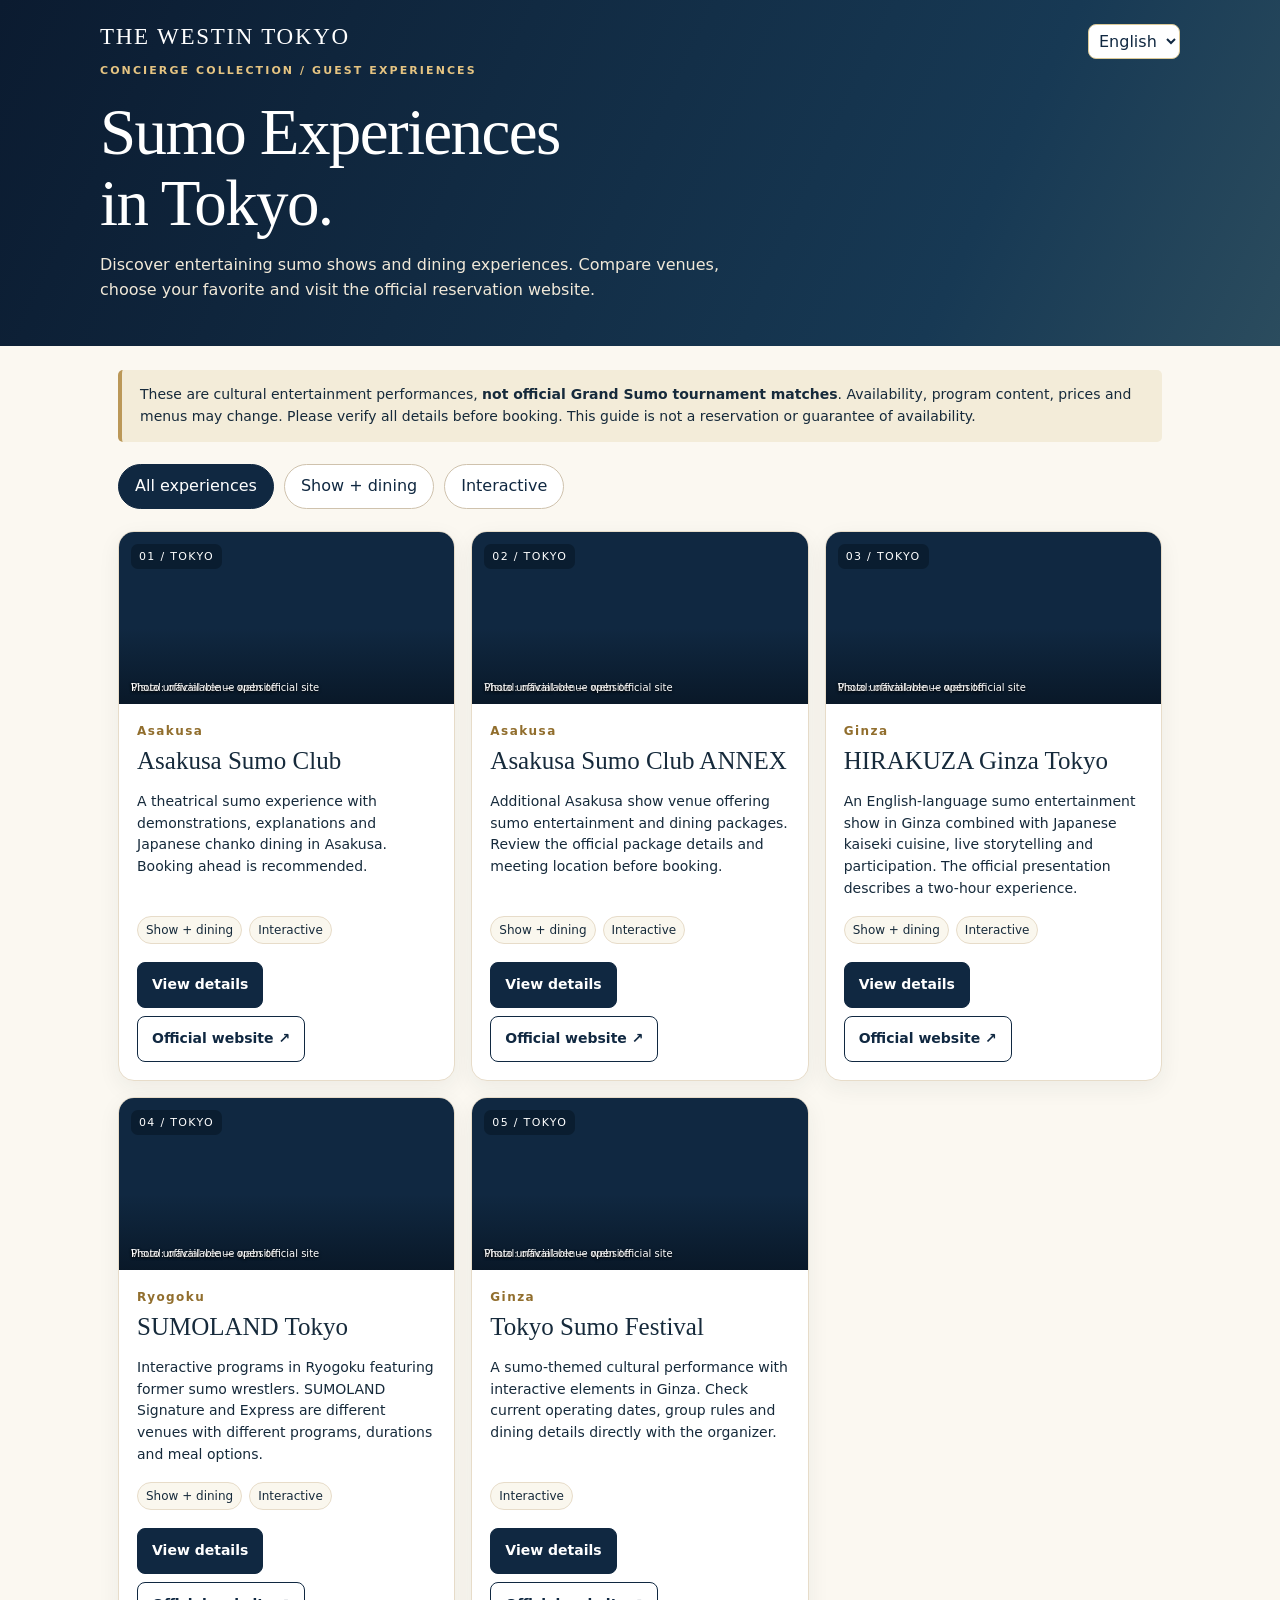
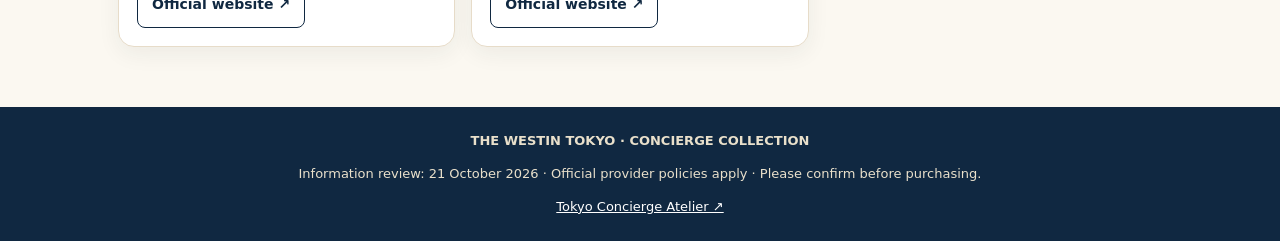
==== commit 9b6d3f9f: "Fix overlapping sumo card text and brand logos on mobile" ====
--- a/guest-guides/sumo/index.html
+++ b/guest-guides/sumo/index.html
@@ -19,8 +19,14 @@
 .filter[aria-pressed="true"]{background:var(--navy);color:white;border-color:var(--navy)}
 .cards{display:grid;grid-template-columns:repeat(auto-fit,minmax(260px,1fr));gap:16px}
 .card{border:1px solid var(--line);background:#fff;border-radius:16px;overflow:hidden;box-shadow:0 7px 22px #1c2a3110;display:flex;flex-direction:column}
-.visual{height:140px;display:grid;place-items:center;color:#efdbaf;position:relative;overflow:hidden;background:radial-gradient(circle at 82% 30%,#4b5f6c 0,#223c50 40%,#102841 100%)}
-.visual img{width:100%;height:100%;object-fit:cover;display:block}.visual:after{content:"";position:absolute;inset:50% 0 0;background:linear-gradient(transparent,rgba(7,19,32,.72));pointer-events:none}.visual .official-logo{position:absolute;top:10px;right:12px;z-index:3;width:auto;max-width:150px;max-height:38px;object-fit:contain;padding:4px 7px;background:rgba(255,255,255,.93);border-radius:6px}.visual .credit{position:absolute;bottom:9px;left:12px;z-index:2;font-size:11px;color:white;text-shadow:0 1px 3px black}.visual span{position:absolute;top:12px;left:14px;font-size:11px;letter-spacing:.16em;color:#fff}
+.visual{height:172px;position:relative;overflow:hidden;background:#102841;display:block}
+.visual>img:not(.official-logo){width:100%;height:100%;object-fit:cover;display:block}
+.visual:after{content:"";position:absolute;inset:56% 0 0;background:linear-gradient(transparent,rgba(7,19,32,.75));pointer-events:none}
+.visual .visual-number{position:absolute;top:12px;left:12px;z-index:2;font-size:11px;letter-spacing:.12em;color:#fff;background:rgba(8,24,40,.68);border-radius:7px;padding:4px 8px}
+.visual .official-logo{position:absolute;top:10px;right:10px;z-index:3;width:auto;max-width:min(42%,140px);max-height:42px;object-fit:contain;padding:5px 7px;background:rgba(255,255,255,.94);border-radius:7px}
+.visual .credit{position:absolute;bottom:10px;left:12px;right:12px;z-index:2;font-size:10px;line-height:1.3;color:#fff;text-shadow:0 1px 3px #000}
+.card h2{overflow-wrap:anywhere;line-height:1.2}
+@media(max-width:450px){.visual .official-logo{max-width:38%;max-height:34px}.visual{height:155px}}
 .card-content{padding:18px;display:flex;flex-direction:column;flex:1}.area{font-size:12px;letter-spacing:.12em;color:#916e2d;font-weight:700}.card h2{font:25px/1.2 Georgia,serif;margin:6px 0}.card p{margin:9px 0 16px;font-size:14px;flex:1}
 .tags{display:flex;flex-wrap:wrap;gap:7px}.tags span{font-size:12px;padding:4px 8px;border:1px solid var(--line);border-radius:30px;background:#faf7ee}
 .actions{display:flex;gap:8px;margin-top:18px;flex-wrap:wrap}
@@ -61,7 +67,7 @@
 };
 const root=document.getElementById("venues"), detail=document.getElementById("details");let filter="all",lang="en";
 function el(tag,cls,text){const node=document.createElement(tag);if(cls)node.className=cls;if(text!==undefined)node.textContent=text;return node}
-function render(){const t=translations[lang];document.documentElement.lang=lang;document.getElementById("heroTitle").innerHTML=t.title;document.getElementById("heroText").textContent=t.intro;document.getElementById("disclaimer").innerHTML=t.notice;document.querySelectorAll(".filter").forEach(b=>{b.textContent=t[b.dataset.filter];b.setAttribute("aria-pressed",String(b.dataset.filter===filter))});root.replaceChildren();venues.filter(v=>filter==="all"||v.type.includes(filter)).forEach((v,i)=>{const c=el("article","card"),vis=el("div","visual");vis.append(el("span","",String(i+1).padStart(2,"0")+" / TOKYO"));const img=el("img");img.src=v.photo;img.alt=v.name+" — official website photo";img.loading="lazy";img.decoding="async";img.onerror=()=>{vis.classList.add("image-unavailable");img.remove();vis.append(el("span","credit","Photo unavailable — open official site"))};vis.append(img);if(v.logo){const logo=el("img","official-logo");logo.src=v.logo;logo.alt=v.name+" official logo";logo.loading="lazy";logo.onerror=()=>logo.remove();vis.append(logo)}vis.append(el("span","credit","Visual: official venue website"));const body=el("div","card-content");body.append(el("div","area",v.area));body.append(el("h2","",v.name));body.append(el("p","",lang==="ja"?v.ja:lang==="ko"?v.ko:v.desc));const tags=el("div","tags");v.type.forEach(s=>tags.append(el("span","",t[s])));body.append(tags);const actions=el("div","actions");const more=el("button","primary",t.details);more.type="button";more.addEventListener("click",()=>showDetails(v));const link=el("a","secondary",t.official);link.href=v.url;link.target="_blank";link.rel="noopener noreferrer";actions.append(more,link);body.append(actions);c.append(vis,body);root.append(c)});if(!detail.hidden){const current=venues.find(v=>v.id===detail.dataset.id);if(current)showDetails(current,false)}}
+function render(){const t=translations[lang];document.documentElement.lang=lang;document.getElementById("heroTitle").innerHTML=t.title;document.getElementById("heroText").textContent=t.intro;document.getElementById("disclaimer").innerHTML=t.notice;document.querySelectorAll(".filter").forEach(b=>{b.textContent=t[b.dataset.filter];b.setAttribute("aria-pressed",String(b.dataset.filter===filter))});root.replaceChildren();venues.filter(v=>filter==="all"||v.type.includes(filter)).forEach((v,i)=>{const c=el("article","card"),vis=el("div","visual");vis.append(el("span","visual-number",String(i+1).padStart(2,"0")+" / TOKYO"));const img=el("img");img.src=v.photo;img.alt=v.name+" — official website photo";img.loading="lazy";img.decoding="async";img.onerror=()=>{vis.classList.add("image-unavailable");img.remove();vis.append(el("span","credit","Photo unavailable — open official site"))};vis.append(img);if(v.logo){const logo=el("img","official-logo");logo.src=v.logo;logo.alt=v.name+" official logo";logo.loading="lazy";logo.onerror=()=>logo.remove();vis.append(logo)}vis.append(el("span","credit","Visual: official venue website"));const body=el("div","card-content");body.append(el("div","area",v.area));body.append(el("h2","",v.name));body.append(el("p","",lang==="ja"?v.ja:lang==="ko"?v.ko:v.desc));const tags=el("div","tags");v.type.forEach(s=>tags.append(el("span","",t[s])));body.append(tags);const actions=el("div","actions");const more=el("button","primary",t.details);more.type="button";more.addEventListener("click",()=>showDetails(v));const link=el("a","secondary",t.official);link.href=v.url;link.target="_blank";link.rel="noopener noreferrer";actions.append(more,link);body.append(actions);c.append(vis,body);root.append(c)});if(!detail.hidden){const current=venues.find(v=>v.id===detail.dataset.id);if(current)showDetails(current,false)}}
 function showDetails(v,scroll=true){const t=translations[lang];detail.hidden=false;detail.dataset.id=v.id;document.getElementById("detailArea").textContent=v.area;document.getElementById("detailTitle").textContent=v.name;document.getElementById("detailDescription").textContent=lang==="ja"?v.ja:lang==="ko"?v.ko:v.desc;document.getElementById("detailLocation").textContent=v.address;document.getElementById("detailFood").textContent=v.food;document.getElementById("detailBooking").textContent=t.book;document.getElementById("locationLabel").textContent=t.location;document.getElementById("foodLabel").textContent=t.food;document.getElementById("bookingLabel").textContent=t.booking;document.getElementById("officialLink").textContent=t.official;document.getElementById("officialLink").href=v.url;document.getElementById("mapLink").textContent=t.map;document.getElementById("mapLink").href="https://www.google.com/maps/search/?api=1&query="+encodeURIComponent(v.name+" "+v.area+" Tokyo");if(scroll)detail.scrollIntoView({behavior:"smooth",block:"start"})}
 document.querySelectorAll(".filter").forEach(b=>b.addEventListener("click",()=>{filter=b.dataset.filter;detail.hidden=true;render()}));
 document.getElementById("language").addEventListener("change",e=>{lang=e.target.value;render()});render();
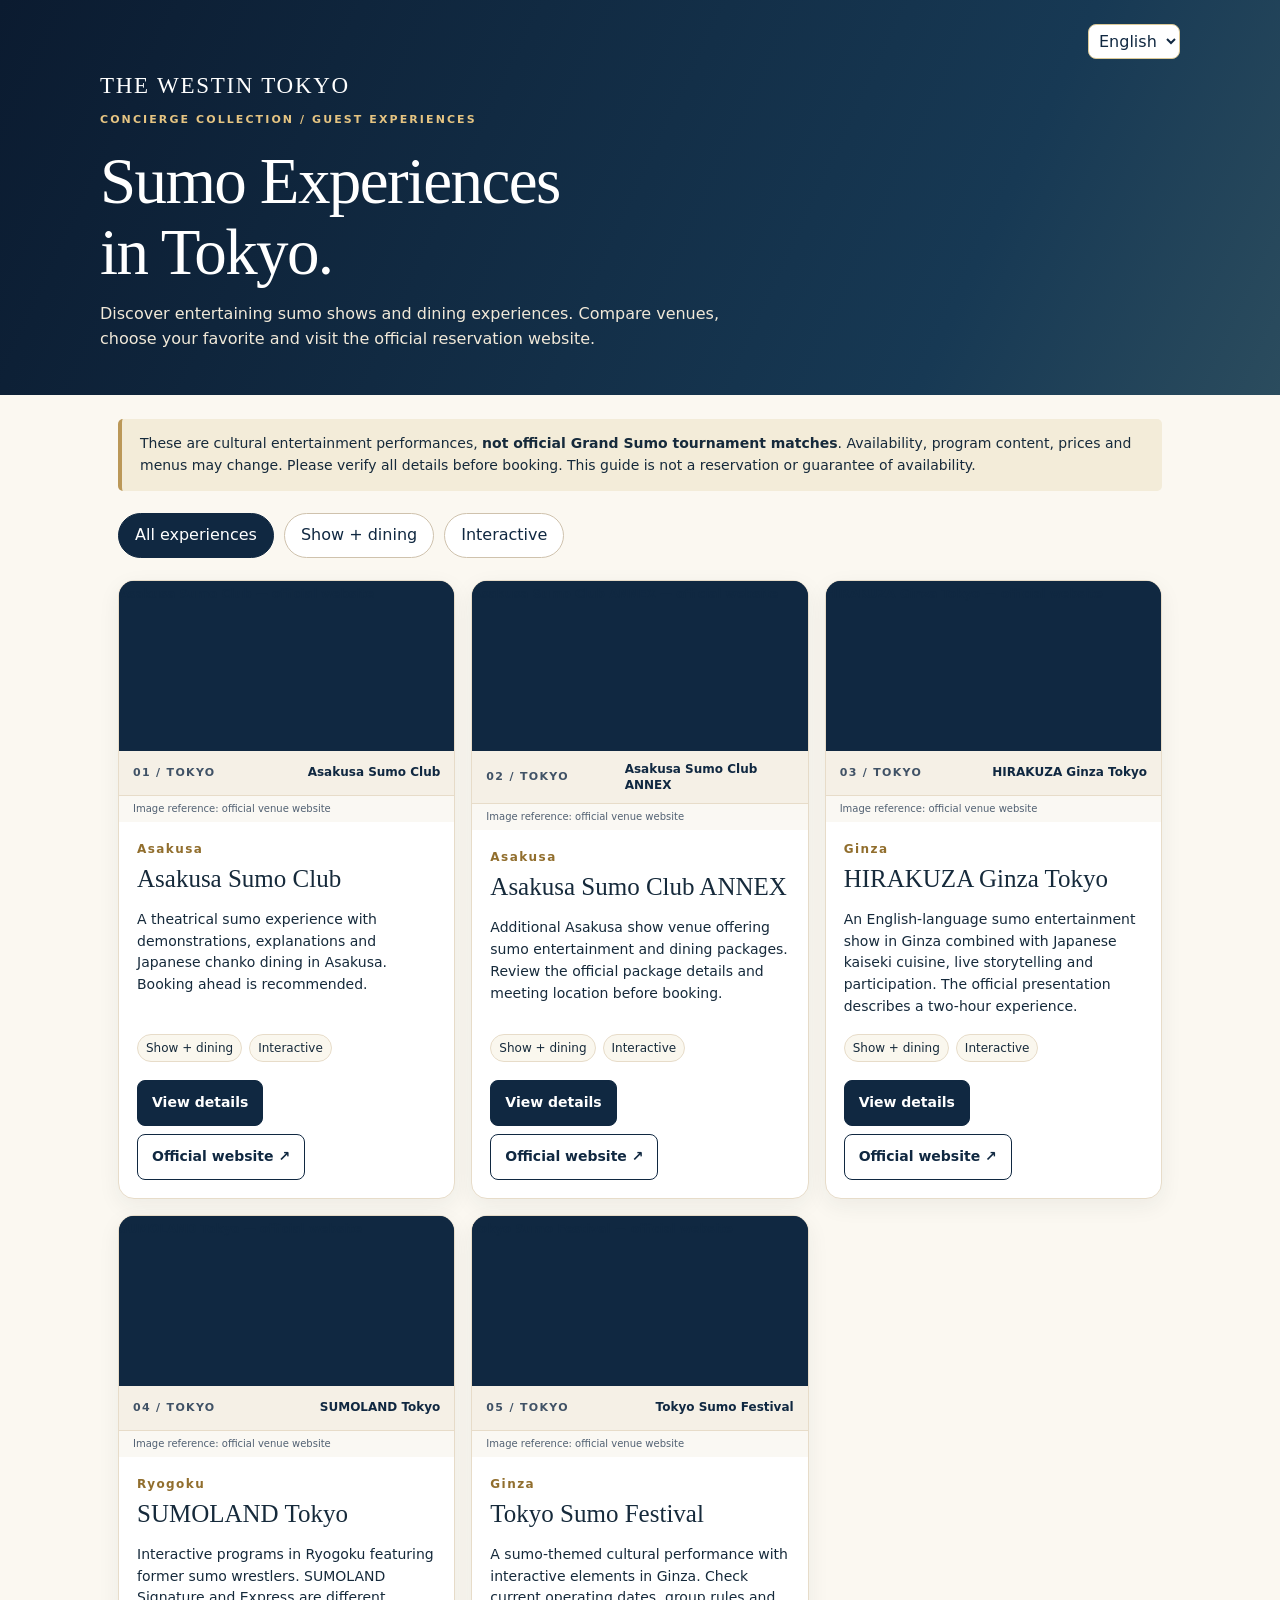
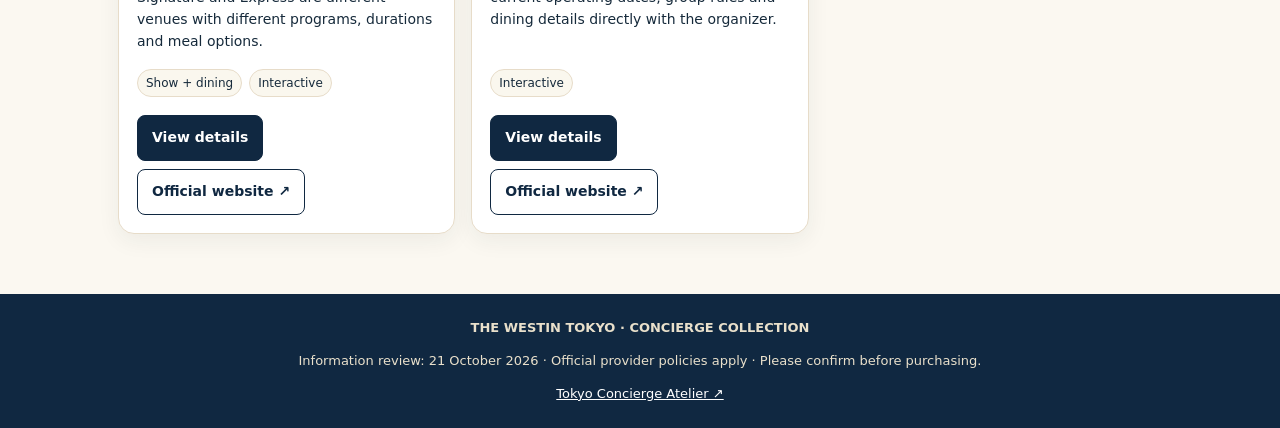
==== commit 9313ee13: "Separate sumo photo, logo and text into nonoverlapping layout regions" ====
--- a/guest-guides/sumo/index.html
+++ b/guest-guides/sumo/index.html
@@ -8,10 +8,10 @@
 :root{--navy:#102841;--gold:#bb9858;--ivory:#fbf8f1;--ink:#162a3b;--line:#e7dcc9}
 *{box-sizing:border-box}body{margin:0;background:var(--ivory);color:var(--ink);font:16px/1.55 system-ui,-apple-system,"Segoe UI",sans-serif}
 a{color:inherit}button,select{font:inherit}button{cursor:pointer}.skip{position:absolute;left:-9999px}.skip:focus{left:1rem;top:1rem;background:white;z-index:8}
-header{padding:24px max(20px,calc((100vw - 1080px)/2));background:linear-gradient(115deg,#0b1b30 0%,#173954 75%,#2b4c5e 100%);color:#fff}
+header{padding:24px max(20px,calc((100vw - 1080px)/2));background:linear-gradient(115deg,#0b1b30 0%,#173954 75%,#2b4c5e 100%);color:#fff;display:flow-root}
 .brand{font:small-caps 23px Georgia,serif;letter-spacing:.075em}.eyebrow{color:#e5c482;letter-spacing:.19em;font-size:11px;font-weight:700;margin:12px 0}
 h1{font:clamp(37px,7vw,65px)/1.09 Georgia,serif;letter-spacing:-.025em;margin:18px 0 14px}header p{max-width:620px;margin:0 0 20px;color:#f1e9d9}
-.lang{float:right;border:1px solid #dbc997;border-radius:8px;background:#fff;color:#102841;padding:6px}
+.lang{float:none;display:block;margin-left:auto;margin-bottom:14px;border:1px solid #dbc997;border-radius:8px;background:#fff;color:#102841;padding:6px;max-width:100%}
 main{max-width:1080px;margin:auto;padding:24px 18px 60px}
 .notice{background:#f3ecd9;border-left:4px solid var(--gold);padding:14px 18px;border-radius:5px;font-size:14px}
 .controls{display:flex;gap:10px;flex-wrap:wrap;margin:22px 0}
@@ -19,14 +19,16 @@
 .filter[aria-pressed="true"]{background:var(--navy);color:white;border-color:var(--navy)}
 .cards{display:grid;grid-template-columns:repeat(auto-fit,minmax(260px,1fr));gap:16px}
 .card{border:1px solid var(--line);background:#fff;border-radius:16px;overflow:hidden;box-shadow:0 7px 22px #1c2a3110;display:flex;flex-direction:column}
-.visual{height:172px;position:relative;overflow:hidden;background:#102841;display:block}
-.visual>img:not(.official-logo){width:100%;height:100%;object-fit:cover;display:block}
-.visual:after{content:"";position:absolute;inset:56% 0 0;background:linear-gradient(transparent,rgba(7,19,32,.75));pointer-events:none}
-.visual .visual-number{position:absolute;top:12px;left:12px;z-index:2;font-size:11px;letter-spacing:.12em;color:#fff;background:rgba(8,24,40,.68);border-radius:7px;padding:4px 8px}
-.visual .official-logo{position:absolute;top:10px;right:10px;z-index:3;width:auto;max-width:min(42%,140px);max-height:42px;object-fit:contain;padding:5px 7px;background:rgba(255,255,255,.94);border-radius:7px}
-.visual .credit{position:absolute;bottom:10px;left:12px;right:12px;z-index:2;font-size:10px;line-height:1.3;color:#fff;text-shadow:0 1px 3px #000}
-.card h2{overflow-wrap:anywhere;line-height:1.2}
-@media(max-width:450px){.visual .official-logo{max-width:38%;max-height:34px}.visual{height:155px}}
+.visual{height:auto;position:static;overflow:visible;background:#102841;display:block}
+.visual .photo-frame{height:170px;overflow:hidden;background:#102841}
+.visual .photo-frame img{display:block;width:100%;height:100%;object-fit:cover}
+.visual .visual-meta{display:flex;align-items:center;justify-content:space-between;flex-wrap:wrap;gap:8px;padding:10px 14px;min-height:45px;background:#f5f0e6;border-bottom:1px solid #e7dcc9}
+.visual .visual-number{font-size:11px;letter-spacing:.12em;color:#405266;font-weight:650;position:static}
+.visual .official-logo{display:block;position:static;width:auto;max-width:130px;max-height:40px;object-fit:contain;background:white;border-radius:5px;padding:3px}
+.visual .logo-fallback{font-size:12px;line-height:1.35;color:#102841;font-weight:700;overflow-wrap:anywhere;max-width:55%}
+.visual .credit{display:block;position:static;font-size:10px;line-height:1.4;color:#526173;padding:6px 14px;background:#faf8f3}
+.card h2{overflow-wrap:anywhere;line-height:1.25}
+@media(max-width:500px){.visual .photo-frame{height:150px}.visual .official-logo{max-width:105px;max-height:32px}}
 .card-content{padding:18px;display:flex;flex-direction:column;flex:1}.area{font-size:12px;letter-spacing:.12em;color:#916e2d;font-weight:700}.card h2{font:25px/1.2 Georgia,serif;margin:6px 0}.card p{margin:9px 0 16px;font-size:14px;flex:1}
 .tags{display:flex;flex-wrap:wrap;gap:7px}.tags span{font-size:12px;padding:4px 8px;border:1px solid var(--line);border-radius:30px;background:#faf7ee}
 .actions{display:flex;gap:8px;margin-top:18px;flex-wrap:wrap}
@@ -37,7 +39,7 @@
 dl{display:grid;grid-template-columns:140px 1fr;gap:10px 20px}dt{color:#777;font-size:14px}dd{margin:0}
 footer{padding:24px 20px;background:var(--navy);color:#e9e0cb;text-align:center;font-size:13px}
 footer a{color:white}
-@media(max-width:500px){.brand{font-size:17px}.lang{max-width:110px}main{padding:16px 12px 40px}dl{grid-template-columns:1fr;gap:2px}dd{margin-bottom:13px}.visual{height:118px}}
+@media(max-width:500px){.brand{font-size:17px}.lang{max-width:110px}main{padding:16px 12px 40px}dl{grid-template-columns:1fr;gap:2px}dd{margin-bottom:13px}.visual .photo-frame{height:150px}}
 @media print{header{background:white;color:black}main{max-width:none}.actions,.controls{display:none}.card{break-inside:avoid;box-shadow:none}}
 </style>
 </head>
@@ -67,7 +69,7 @@
 };
 const root=document.getElementById("venues"), detail=document.getElementById("details");let filter="all",lang="en";
 function el(tag,cls,text){const node=document.createElement(tag);if(cls)node.className=cls;if(text!==undefined)node.textContent=text;return node}
-function render(){const t=translations[lang];document.documentElement.lang=lang;document.getElementById("heroTitle").innerHTML=t.title;document.getElementById("heroText").textContent=t.intro;document.getElementById("disclaimer").innerHTML=t.notice;document.querySelectorAll(".filter").forEach(b=>{b.textContent=t[b.dataset.filter];b.setAttribute("aria-pressed",String(b.dataset.filter===filter))});root.replaceChildren();venues.filter(v=>filter==="all"||v.type.includes(filter)).forEach((v,i)=>{const c=el("article","card"),vis=el("div","visual");vis.append(el("span","visual-number",String(i+1).padStart(2,"0")+" / TOKYO"));const img=el("img");img.src=v.photo;img.alt=v.name+" — official website photo";img.loading="lazy";img.decoding="async";img.onerror=()=>{vis.classList.add("image-unavailable");img.remove();vis.append(el("span","credit","Photo unavailable — open official site"))};vis.append(img);if(v.logo){const logo=el("img","official-logo");logo.src=v.logo;logo.alt=v.name+" official logo";logo.loading="lazy";logo.onerror=()=>logo.remove();vis.append(logo)}vis.append(el("span","credit","Visual: official venue website"));const body=el("div","card-content");body.append(el("div","area",v.area));body.append(el("h2","",v.name));body.append(el("p","",lang==="ja"?v.ja:lang==="ko"?v.ko:v.desc));const tags=el("div","tags");v.type.forEach(s=>tags.append(el("span","",t[s])));body.append(tags);const actions=el("div","actions");const more=el("button","primary",t.details);more.type="button";more.addEventListener("click",()=>showDetails(v));const link=el("a","secondary",t.official);link.href=v.url;link.target="_blank";link.rel="noopener noreferrer";actions.append(more,link);body.append(actions);c.append(vis,body);root.append(c)});if(!detail.hidden){const current=venues.find(v=>v.id===detail.dataset.id);if(current)showDetails(current,false)}}
+function render(){const t=translations[lang];document.documentElement.lang=lang;document.getElementById("heroTitle").innerHTML=t.title;document.getElementById("heroText").textContent=t.intro;document.getElementById("disclaimer").innerHTML=t.notice;document.querySelectorAll(".filter").forEach(b=>{b.textContent=t[b.dataset.filter];b.setAttribute("aria-pressed",String(b.dataset.filter===filter))});root.replaceChildren();venues.filter(v=>filter==="all"||v.type.includes(filter)).forEach((v,i)=>{const c=el("article","card"),vis=el("div","visual"),frame=el("div","photo-frame"),meta=el("div","visual-meta");const img=el("img");img.src=v.photo;img.alt=v.name+" venue photo";img.loading="lazy";img.decoding="async";img.onerror=()=>{img.remove();frame.append(el("span","logo-fallback",v.name+" — official website"))};frame.append(img);meta.append(el("span","visual-number",String(i+1).padStart(2,"0")+" / TOKYO"));if(v.logo){const logo=el("img","official-logo");logo.src=v.logo;logo.alt=v.name+" official logo";logo.onerror=()=>logo.replaceWith(el("span","logo-fallback",v.name));meta.append(logo)}else{meta.append(el("span","logo-fallback",v.name))}vis.append(frame,meta,el("div","credit","Image reference: official venue website"));const body=el("div","card-content");body.append(el("div","area",v.area));body.append(el("h2","",v.name));body.append(el("p","",lang==="ja"?v.ja:lang==="ko"?v.ko:v.desc));const tags=el("div","tags");v.type.forEach(s=>tags.append(el("span","",t[s])));body.append(tags);const actions=el("div","actions");const more=el("button","primary",t.details);more.type="button";more.addEventListener("click",()=>showDetails(v));const link=el("a","secondary",t.official);link.href=v.url;link.target="_blank";link.rel="noopener noreferrer";actions.append(more,link);body.append(actions);c.append(vis,body);root.append(c)});if(!detail.hidden){const current=venues.find(v=>v.id===detail.dataset.id);if(current)showDetails(current,false)}}
 function showDetails(v,scroll=true){const t=translations[lang];detail.hidden=false;detail.dataset.id=v.id;document.getElementById("detailArea").textContent=v.area;document.getElementById("detailTitle").textContent=v.name;document.getElementById("detailDescription").textContent=lang==="ja"?v.ja:lang==="ko"?v.ko:v.desc;document.getElementById("detailLocation").textContent=v.address;document.getElementById("detailFood").textContent=v.food;document.getElementById("detailBooking").textContent=t.book;document.getElementById("locationLabel").textContent=t.location;document.getElementById("foodLabel").textContent=t.food;document.getElementById("bookingLabel").textContent=t.booking;document.getElementById("officialLink").textContent=t.official;document.getElementById("officialLink").href=v.url;document.getElementById("mapLink").textContent=t.map;document.getElementById("mapLink").href="https://www.google.com/maps/search/?api=1&query="+encodeURIComponent(v.name+" "+v.area+" Tokyo");if(scroll)detail.scrollIntoView({behavior:"smooth",block:"start"})}
 document.querySelectorAll(".filter").forEach(b=>b.addEventListener("click",()=>{filter=b.dataset.filter;detail.hidden=true;render()}));
 document.getElementById("language").addEventListener("change",e=>{lang=e.target.value;render()});render();
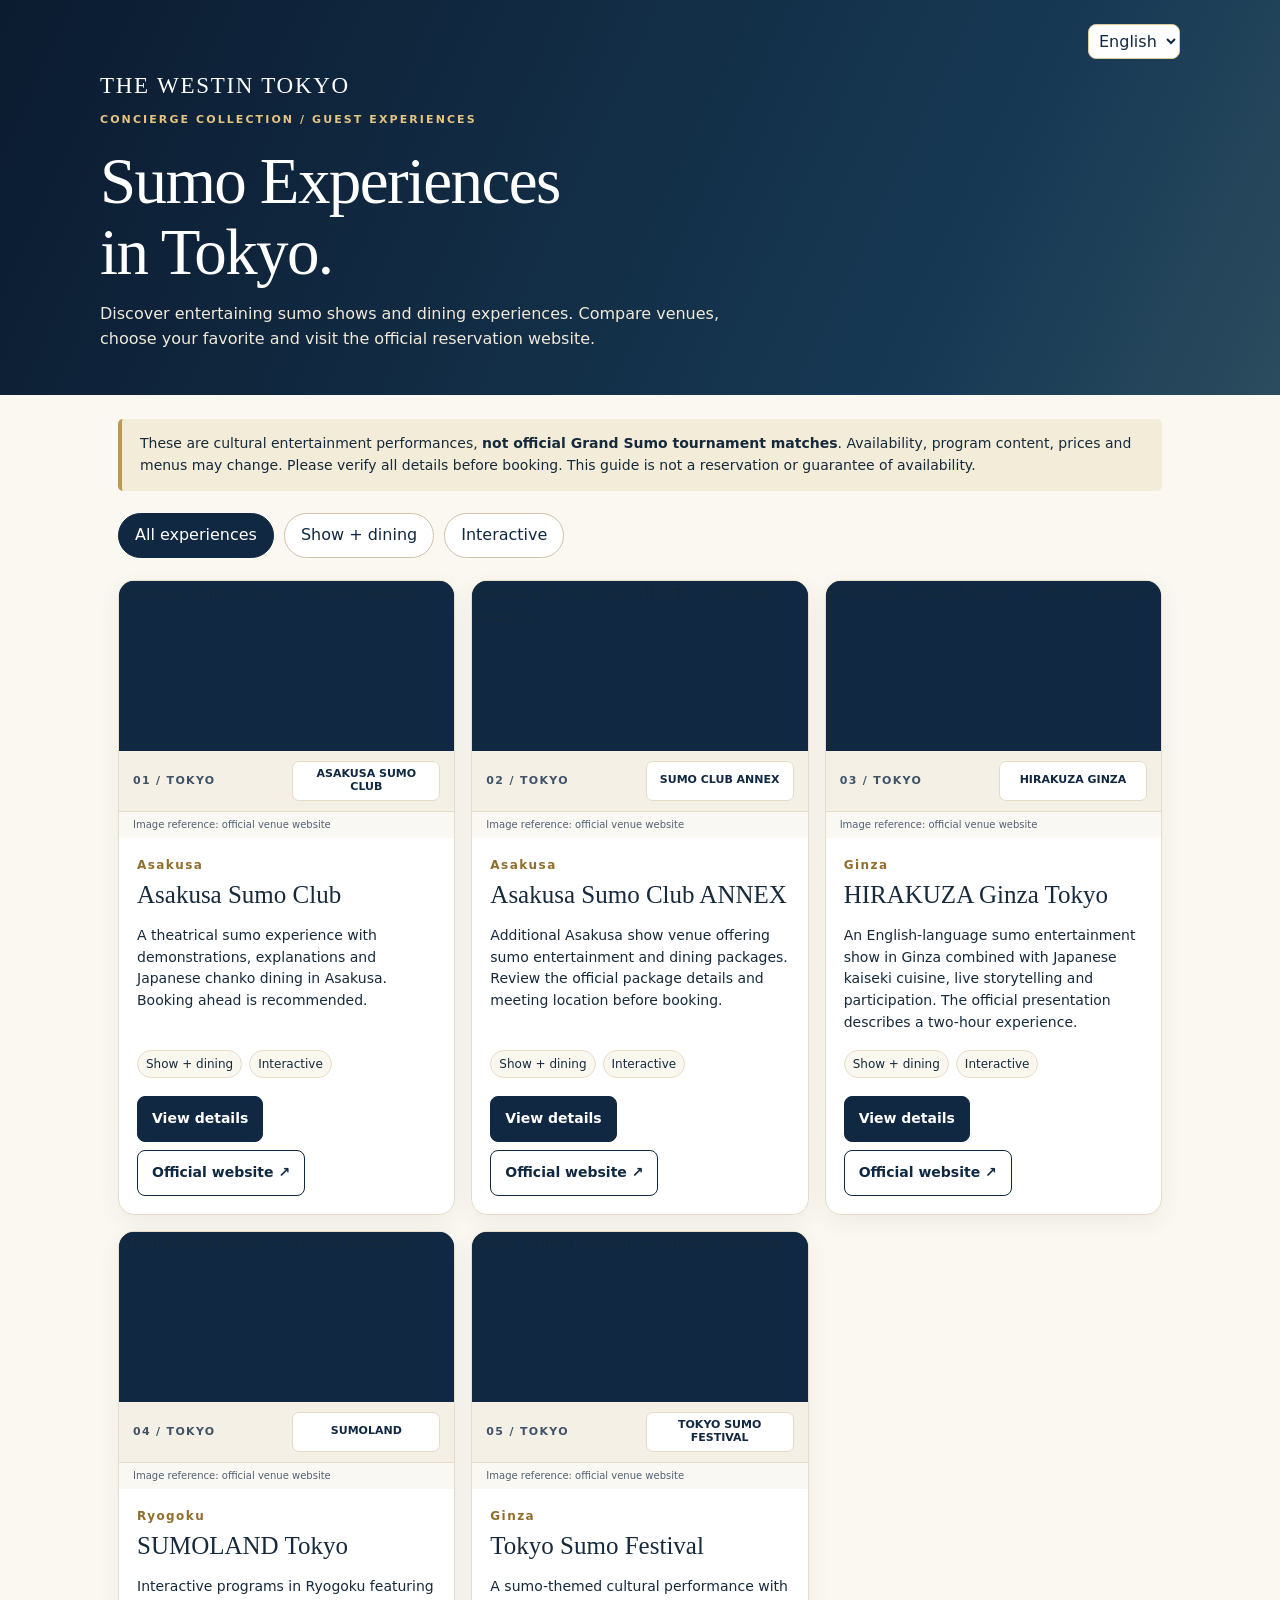
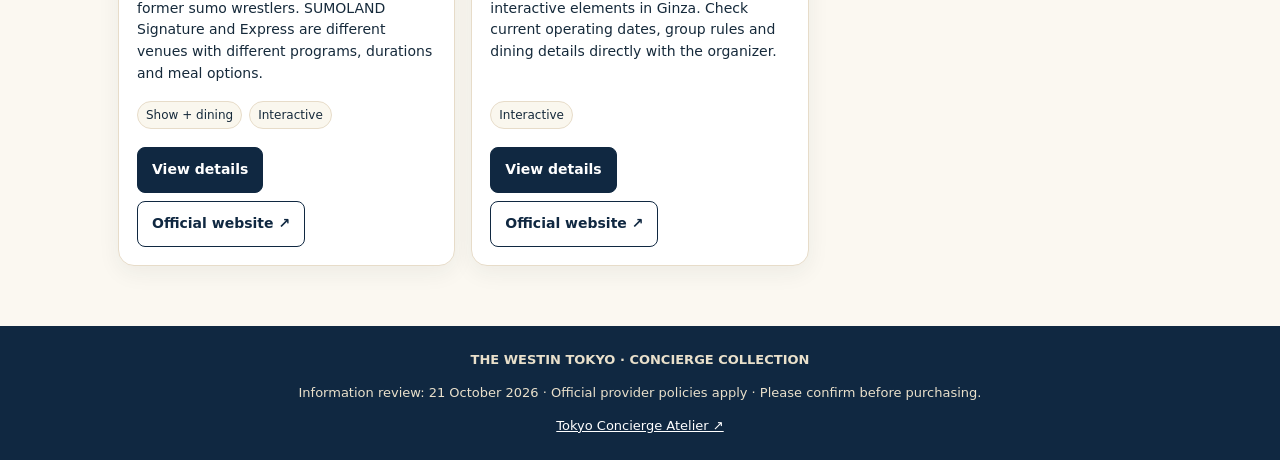
==== commit 732af90b: "Unify sumo venue logo slots and stable fallback labels" ====
--- a/guest-guides/sumo/index.html
+++ b/guest-guides/sumo/index.html
@@ -22,11 +22,13 @@
 .visual{height:auto;position:static;overflow:visible;background:#102841;display:block}
 .visual .photo-frame{height:170px;overflow:hidden;background:#102841}
 .visual .photo-frame img{display:block;width:100%;height:100%;object-fit:cover}
-.visual .visual-meta{display:flex;align-items:center;justify-content:space-between;flex-wrap:wrap;gap:8px;padding:10px 14px;min-height:45px;background:#f5f0e6;border-bottom:1px solid #e7dcc9}
-.visual .visual-number{font-size:11px;letter-spacing:.12em;color:#405266;font-weight:650;position:static}
-.visual .official-logo{display:block;position:static;width:auto;max-width:130px;max-height:40px;object-fit:contain;background:white;border-radius:5px;padding:3px}
-.visual .logo-fallback{font-size:12px;line-height:1.35;color:#102841;font-weight:700;overflow-wrap:anywhere;max-width:55%}
+.visual .visual-meta{display:grid;grid-template-columns:minmax(0,1fr) 148px;align-items:center;gap:10px;padding:10px 14px;min-height:58px;background:#f5f0e6;border-bottom:1px solid #e7dcc9}
+.visual .visual-number{position:static;font-size:11px;letter-spacing:.12em;color:#405266;font-weight:650;white-space:nowrap}
+.visual .brand-slot{width:148px;height:40px;display:flex;align-items:center;justify-content:center;justify-self:end;background:#fff;border:1px solid #e5dcc8;border-radius:7px;padding:4px 8px;overflow:hidden;min-width:0}
+.visual .brand-slot .official-logo{position:static;display:block;width:100%;height:100%;max-width:100%;max-height:100%;object-fit:contain;padding:0;background:transparent;border-radius:0}
+.visual .brand-slot .logo-fallback{position:static;width:100%;max-width:100%;font-size:11px;line-height:1.15;color:#102841;font-weight:700;text-align:center;overflow-wrap:anywhere;word-break:normal;display:-webkit-box;-webkit-line-clamp:2;-webkit-box-orient:vertical;overflow:hidden}
 .visual .credit{display:block;position:static;font-size:10px;line-height:1.4;color:#526173;padding:6px 14px;background:#faf8f3}
+@media(max-width:500px){.visual .visual-meta{grid-template-columns:minmax(0,1fr) 124px;min-height:54px;padding:8px 12px}.visual .brand-slot{width:124px;height:36px;padding:4px 6px}.visual .brand-slot .logo-fallback{font-size:10px}}
 .card h2{overflow-wrap:anywhere;line-height:1.25}
 @media(max-width:500px){.visual .photo-frame{height:150px}.visual .official-logo{max-width:105px;max-height:32px}}
 .card-content{padding:18px;display:flex;flex-direction:column;flex:1}.area{font-size:12px;letter-spacing:.12em;color:#916e2d;font-weight:700}.card h2{font:25px/1.2 Georgia,serif;margin:6px 0}.card p{margin:9px 0 16px;font-size:14px;flex:1}
@@ -56,11 +58,11 @@
 <script>
 "use strict";
 const venues=[
-{id:"asakusa",photo:"https://asakusa-sumo.com/wp-content/uploads/2024/01/01.png",name:"Asakusa Sumo Club",area:"Asakusa",type:["dining","interactive"],url:"https://asakusa-sumo.com/",address:"2-10-12 Asakusa, Taito City, Tokyo",food:"Chanko dining experience; confirm ticket inclusions.",desc:"A theatrical sumo experience with demonstrations, explanations and Japanese chanko dining in Asakusa. Booking ahead is recommended.",ja:"浅草で相撲の実演や解説、ちゃんこ料理を楽しめる体験型プログラムです。",ko:"아사쿠사에서 스모 시연·해설과 창코 요리를 함께 즐기는 체험입니다."},
-{id:"annex",logo:"https://asakusasumo-annex.com/wp-content/themes/sumoannex-solution/img/index07.png",photo:"https://asakusasumo-annex.com/wp-content/uploads/2025/02/0008.jpg",name:"Asakusa Sumo Club ANNEX",area:"Asakusa",type:["dining","interactive"],url:"https://asakusasumo-annex.com/",address:"Asakusa, Taito City, Tokyo (check official map)",food:"Check selected package.",desc:"Additional Asakusa show venue offering sumo entertainment and dining packages. Review the official package details and meeting location before booking.",ja:"浅草の相撲エンターテインメント施設。プランと場所を公式サイトでご確認ください。",ko:"아사쿠사의 스모 엔터테인먼트 시설입니다. 플랜 및 장소를 공식 사이트에서 확인하세요."},
-{id:"hirakuza",photo:"https://hirakuza.net/tokyo/mng/wp-content/uploads/2025/11/mv-slide01.webp",name:"HIRAKUZA Ginza Tokyo",area:"Ginza",type:["dining","interactive"],url:"https://hirakuza.net/tokyo/",address:"1-9-13 Ginza, Chuo City, Tokyo, B1F",food:"Kaiseki cuisine incorporated into its show program.",desc:"An English-language sumo entertainment show in Ginza combined with Japanese kaiseki cuisine, live storytelling and participation. The official presentation describes a two-hour experience.",ja:"銀座で英語の相撲ショーと会席料理を楽しむ約2時間のプログラムです。",ko:"긴자에서 영어 스모 쇼와 가이세키 요리를 함께 즐기는 약 2시간 프로그램입니다."},
-{id:"sumoland",logo:"https://sumoland.jp/wp-content/themes/sumo-land/img/logo_slim_white.svg",photo:"https://sumoland.jp/wp-content/themes/sumo-land/img/about_img01.jpg",name:"SUMOLAND Tokyo",area:"Ryogoku",type:["dining","interactive"],url:"https://sumoland.jp/",address:"Ryogoku, Sumida City, Tokyo — Signature and Express have different locations",food:"Signature experience includes chanko; verify Express options.",desc:"Interactive programs in Ryogoku featuring former sumo wrestlers. SUMOLAND Signature and Express are different venues with different programs, durations and meal options.",ja:"両国で元力士による参加型相撲体験。SignatureとExpressは会場と内容が異なります。",ko:"료고쿠의 전직 스모 선수 참여형 체험입니다. Signature와 Express는 위치·구성이 다릅니다."},
-{id:"festival",photo:"https://japan-sumo.jp/images/hero-child-challenger.webp",name:"Tokyo Sumo Festival",area:"Ginza",type:["interactive"],url:"https://japan-sumo.jp/",address:"Ginza, Tokyo (confirm official venue)",food:"Check specific show package and optional extras.",desc:"A sumo-themed cultural performance with interactive elements in Ginza. Check current operating dates, group rules and dining details directly with the organizer.",ja:"銀座の相撲文化ショー。開催日、団体条件や食事について公式案内をご確認ください。",ko:"긴자의 스모 문화 공연입니다. 일정·단체 규정·식사 옵션은 공식 안내를 확인하세요."}
+{id:"asakusa",brandLabel:"ASAKUSA SUMO CLUB",photo:"https://asakusa-sumo.com/wp-content/uploads/2024/01/01.png",name:"Asakusa Sumo Club",area:"Asakusa",type:["dining","interactive"],url:"https://asakusa-sumo.com/",address:"2-10-12 Asakusa, Taito City, Tokyo",food:"Chanko dining experience; confirm ticket inclusions.",desc:"A theatrical sumo experience with demonstrations, explanations and Japanese chanko dining in Asakusa. Booking ahead is recommended.",ja:"浅草で相撲の実演や解説、ちゃんこ料理を楽しめる体験型プログラムです。",ko:"아사쿠사에서 스모 시연·해설과 창코 요리를 함께 즐기는 체험입니다."},
+{id:"annex",brandLabel:"SUMO CLUB ANNEX",logo:"https://asakusasumo-annex.com/wp-content/themes/sumoannex-solution/img/index07.png",photo:"https://asakusasumo-annex.com/wp-content/uploads/2025/02/0008.jpg",name:"Asakusa Sumo Club ANNEX",area:"Asakusa",type:["dining","interactive"],url:"https://asakusasumo-annex.com/",address:"Asakusa, Taito City, Tokyo (check official map)",food:"Check selected package.",desc:"Additional Asakusa show venue offering sumo entertainment and dining packages. Review the official package details and meeting location before booking.",ja:"浅草の相撲エンターテインメント施設。プランと場所を公式サイトでご確認ください。",ko:"아사쿠사의 스모 엔터테인먼트 시설입니다. 플랜 및 장소를 공식 사이트에서 확인하세요."},
+{id:"hirakuza",brandLabel:"HIRAKUZA GINZA",photo:"https://hirakuza.net/tokyo/mng/wp-content/uploads/2025/11/mv-slide01.webp",name:"HIRAKUZA Ginza Tokyo",area:"Ginza",type:["dining","interactive"],url:"https://hirakuza.net/tokyo/",address:"1-9-13 Ginza, Chuo City, Tokyo, B1F",food:"Kaiseki cuisine incorporated into its show program.",desc:"An English-language sumo entertainment show in Ginza combined with Japanese kaiseki cuisine, live storytelling and participation. The official presentation describes a two-hour experience.",ja:"銀座で英語の相撲ショーと会席料理を楽しむ約2時間のプログラムです。",ko:"긴자에서 영어 스모 쇼와 가이세키 요리를 함께 즐기는 약 2시간 프로그램입니다."},
+{id:"sumoland",brandLabel:"SUMOLAND",logo:"https://sumoland.jp/wp-content/themes/sumo-land/img/logo_slim_white.svg",photo:"https://sumoland.jp/wp-content/themes/sumo-land/img/about_img01.jpg",name:"SUMOLAND Tokyo",area:"Ryogoku",type:["dining","interactive"],url:"https://sumoland.jp/",address:"Ryogoku, Sumida City, Tokyo — Signature and Express have different locations",food:"Signature experience includes chanko; verify Express options.",desc:"Interactive programs in Ryogoku featuring former sumo wrestlers. SUMOLAND Signature and Express are different venues with different programs, durations and meal options.",ja:"両国で元力士による参加型相撲体験。SignatureとExpressは会場と内容が異なります。",ko:"료고쿠의 전직 스모 선수 참여형 체험입니다. Signature와 Express는 위치·구성이 다릅니다."},
+{id:"festival",brandLabel:"TOKYO SUMO FESTIVAL",photo:"https://japan-sumo.jp/images/hero-child-challenger.webp",name:"Tokyo Sumo Festival",area:"Ginza",type:["interactive"],url:"https://japan-sumo.jp/",address:"Ginza, Tokyo (confirm official venue)",food:"Check specific show package and optional extras.",desc:"A sumo-themed cultural performance with interactive elements in Ginza. Check current operating dates, group rules and dining details directly with the organizer.",ja:"銀座の相撲文化ショー。開催日、団体条件や食事について公式案内をご確認ください。",ko:"긴자의 스모 문화 공연입니다. 일정·단체 규정·식사 옵션은 공식 안내를 확인하세요."}
 ];
 const translations={
 en:{title:"Sumo Experiences<br>in Tokyo.",intro:"Discover entertaining sumo shows and dining experiences. Compare venues, choose your favorite and visit the official reservation website.",notice:"These are cultural entertainment performances, <b>not official Grand Sumo tournament matches</b>. Availability, program content, prices and menus may change. Please verify all details before booking. This guide is not a reservation or guarantee of availability.",all:"All experiences",dining:"Show + dining",interactive:"Interactive",details:"View details",official:"Official website ↗",map:"Map ↗",location:"Area / location",food:"Dining",booking:"Booking",book:"Reserve directly with the operator. Check prices, availability and cancellation policies before paying."},
@@ -69,7 +71,7 @@
 };
 const root=document.getElementById("venues"), detail=document.getElementById("details");let filter="all",lang="en";
 function el(tag,cls,text){const node=document.createElement(tag);if(cls)node.className=cls;if(text!==undefined)node.textContent=text;return node}
-function render(){const t=translations[lang];document.documentElement.lang=lang;document.getElementById("heroTitle").innerHTML=t.title;document.getElementById("heroText").textContent=t.intro;document.getElementById("disclaimer").innerHTML=t.notice;document.querySelectorAll(".filter").forEach(b=>{b.textContent=t[b.dataset.filter];b.setAttribute("aria-pressed",String(b.dataset.filter===filter))});root.replaceChildren();venues.filter(v=>filter==="all"||v.type.includes(filter)).forEach((v,i)=>{const c=el("article","card"),vis=el("div","visual"),frame=el("div","photo-frame"),meta=el("div","visual-meta");const img=el("img");img.src=v.photo;img.alt=v.name+" venue photo";img.loading="lazy";img.decoding="async";img.onerror=()=>{img.remove();frame.append(el("span","logo-fallback",v.name+" — official website"))};frame.append(img);meta.append(el("span","visual-number",String(i+1).padStart(2,"0")+" / TOKYO"));if(v.logo){const logo=el("img","official-logo");logo.src=v.logo;logo.alt=v.name+" official logo";logo.onerror=()=>logo.replaceWith(el("span","logo-fallback",v.name));meta.append(logo)}else{meta.append(el("span","logo-fallback",v.name))}vis.append(frame,meta,el("div","credit","Image reference: official venue website"));const body=el("div","card-content");body.append(el("div","area",v.area));body.append(el("h2","",v.name));body.append(el("p","",lang==="ja"?v.ja:lang==="ko"?v.ko:v.desc));const tags=el("div","tags");v.type.forEach(s=>tags.append(el("span","",t[s])));body.append(tags);const actions=el("div","actions");const more=el("button","primary",t.details);more.type="button";more.addEventListener("click",()=>showDetails(v));const link=el("a","secondary",t.official);link.href=v.url;link.target="_blank";link.rel="noopener noreferrer";actions.append(more,link);body.append(actions);c.append(vis,body);root.append(c)});if(!detail.hidden){const current=venues.find(v=>v.id===detail.dataset.id);if(current)showDetails(current,false)}}
+function render(){const t=translations[lang];document.documentElement.lang=lang;document.getElementById("heroTitle").innerHTML=t.title;document.getElementById("heroText").textContent=t.intro;document.getElementById("disclaimer").innerHTML=t.notice;document.querySelectorAll(".filter").forEach(b=>{b.textContent=t[b.dataset.filter];b.setAttribute("aria-pressed",String(b.dataset.filter===filter))});root.replaceChildren();venues.filter(v=>filter==="all"||v.type.includes(filter)).forEach((v,i)=>{const c=el("article","card"),vis=el("div","visual"),frame=el("div","photo-frame"),meta=el("div","visual-meta");const img=el("img");img.src=v.photo;img.alt=v.name+" venue photo";img.loading="lazy";img.decoding="async";img.onerror=()=>{img.remove();frame.append(el("span","logo-fallback",v.name+" — official website"))};frame.append(img);meta.append(el("span","visual-number",String(i+1).padStart(2,"0")+" / TOKYO"));const brandSlot=el("div","brand-slot");const brandText=()=>el("span","logo-fallback",v.brandLabel||v.name);if(v.logo){const logo=el("img","official-logo");logo.src=v.logo;logo.alt=v.name+" official logo";logo.loading="lazy";logo.onerror=()=>brandSlot.replaceChildren(brandText());brandSlot.append(logo)}else{brandSlot.append(brandText())}meta.append(brandSlot);vis.append(frame,meta,el("div","credit","Image reference: official venue website"));const body=el("div","card-content");body.append(el("div","area",v.area));body.append(el("h2","",v.name));body.append(el("p","",lang==="ja"?v.ja:lang==="ko"?v.ko:v.desc));const tags=el("div","tags");v.type.forEach(s=>tags.append(el("span","",t[s])));body.append(tags);const actions=el("div","actions");const more=el("button","primary",t.details);more.type="button";more.addEventListener("click",()=>showDetails(v));const link=el("a","secondary",t.official);link.href=v.url;link.target="_blank";link.rel="noopener noreferrer";actions.append(more,link);body.append(actions);c.append(vis,body);root.append(c)});if(!detail.hidden){const current=venues.find(v=>v.id===detail.dataset.id);if(current)showDetails(current,false)}}
 function showDetails(v,scroll=true){const t=translations[lang];detail.hidden=false;detail.dataset.id=v.id;document.getElementById("detailArea").textContent=v.area;document.getElementById("detailTitle").textContent=v.name;document.getElementById("detailDescription").textContent=lang==="ja"?v.ja:lang==="ko"?v.ko:v.desc;document.getElementById("detailLocation").textContent=v.address;document.getElementById("detailFood").textContent=v.food;document.getElementById("detailBooking").textContent=t.book;document.getElementById("locationLabel").textContent=t.location;document.getElementById("foodLabel").textContent=t.food;document.getElementById("bookingLabel").textContent=t.booking;document.getElementById("officialLink").textContent=t.official;document.getElementById("officialLink").href=v.url;document.getElementById("mapLink").textContent=t.map;document.getElementById("mapLink").href="https://www.google.com/maps/search/?api=1&query="+encodeURIComponent(v.name+" "+v.area+" Tokyo");if(scroll)detail.scrollIntoView({behavior:"smooth",block:"start"})}
 document.querySelectorAll(".filter").forEach(b=>b.addEventListener("click",()=>{filter=b.dataset.filter;detail.hidden=true;render()}));
 document.getElementById("language").addEventListener("change",e=>{lang=e.target.value;render()});render();
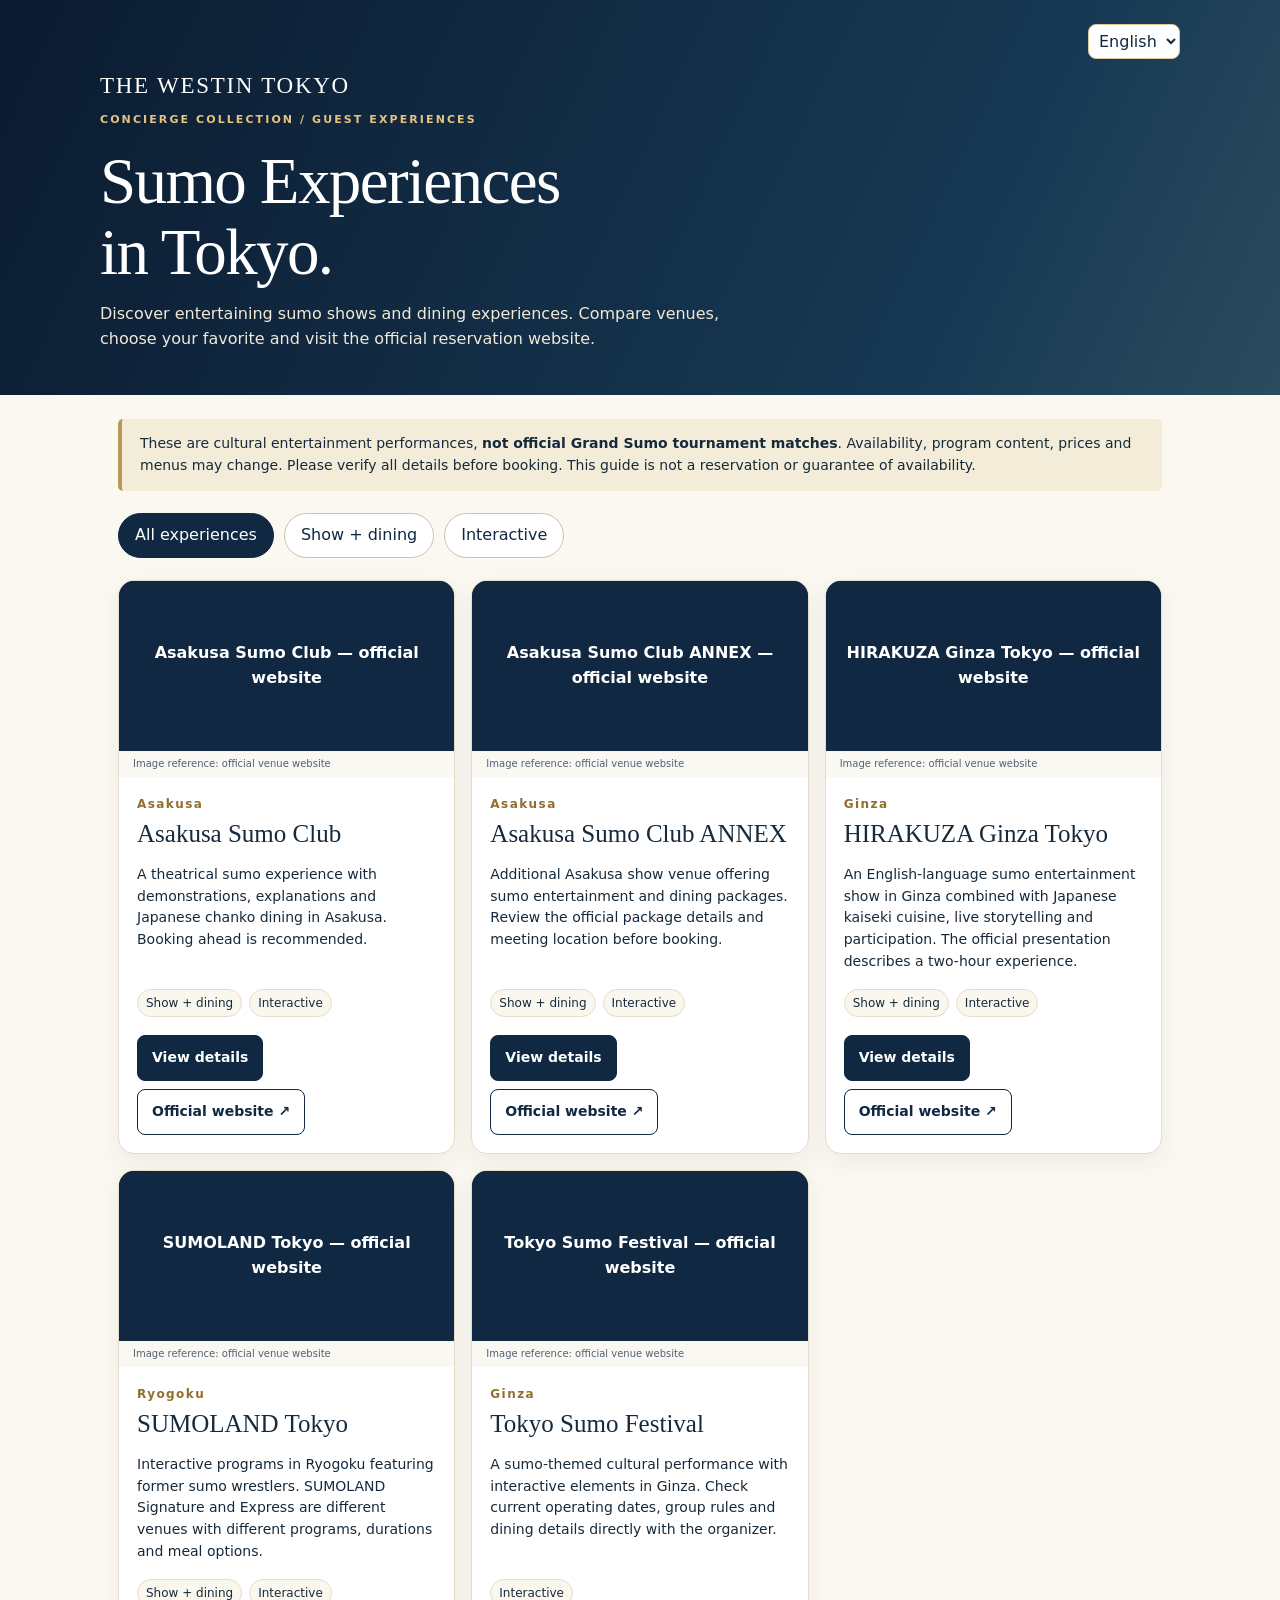
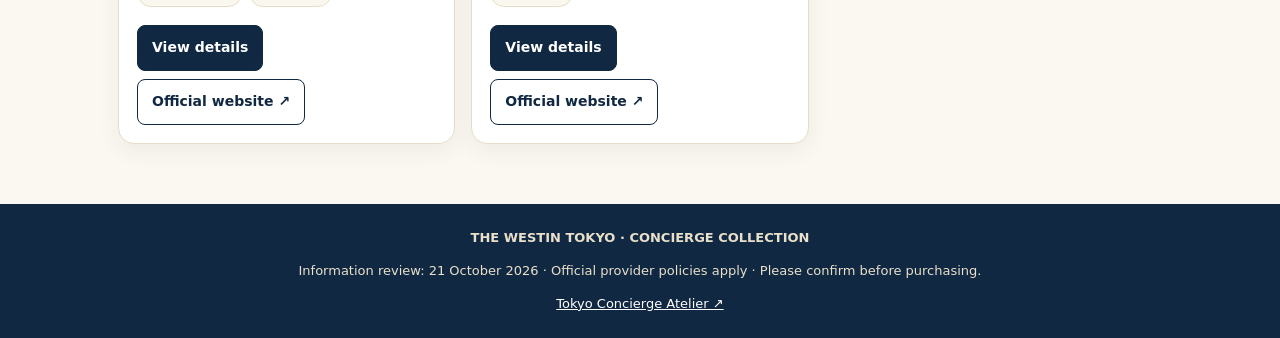
==== commit f08c8cc6: "Remove all venue logos and redundant brand strips from sumo guide" ====
--- a/guest-guides/sumo/index.html
+++ b/guest-guides/sumo/index.html
@@ -22,15 +22,9 @@
 .visual{height:auto;position:static;overflow:visible;background:#102841;display:block}
 .visual .photo-frame{height:170px;overflow:hidden;background:#102841}
 .visual .photo-frame img{display:block;width:100%;height:100%;object-fit:cover}
-.visual .visual-meta{display:grid;grid-template-columns:minmax(0,1fr) 148px;align-items:center;gap:10px;padding:10px 14px;min-height:58px;background:#f5f0e6;border-bottom:1px solid #e7dcc9}
-.visual .visual-number{position:static;font-size:11px;letter-spacing:.12em;color:#405266;font-weight:650;white-space:nowrap}
-.visual .brand-slot{width:148px;height:40px;display:flex;align-items:center;justify-content:center;justify-self:end;background:#fff;border:1px solid #e5dcc8;border-radius:7px;padding:4px 8px;overflow:hidden;min-width:0}
-.visual .brand-slot .official-logo{position:static;display:block;width:100%;height:100%;max-width:100%;max-height:100%;object-fit:contain;padding:0;background:transparent;border-radius:0}
-.visual .brand-slot .logo-fallback{position:static;width:100%;max-width:100%;font-size:11px;line-height:1.15;color:#102841;font-weight:700;text-align:center;overflow-wrap:anywhere;word-break:normal;display:-webkit-box;-webkit-line-clamp:2;-webkit-box-orient:vertical;overflow:hidden}
-.visual .credit{display:block;position:static;font-size:10px;line-height:1.4;color:#526173;padding:6px 14px;background:#faf8f3}
-@media(max-width:500px){.visual .visual-meta{grid-template-columns:minmax(0,1fr) 124px;min-height:54px;padding:8px 12px}.visual .brand-slot{width:124px;height:36px;padding:4px 6px}.visual .brand-slot .logo-fallback{font-size:10px}}
+.visual .photo-fallback{display:flex;align-items:center;justify-content:center;height:100%;padding:18px;color:white;text-align:center;font-weight:600}.visual .credit{display:block;position:static;font-size:10px;line-height:1.4;color:#526173;padding:6px 14px;background:#faf8f3}
 .card h2{overflow-wrap:anywhere;line-height:1.25}
-@media(max-width:500px){.visual .photo-frame{height:150px}.visual .official-logo{max-width:105px;max-height:32px}}
+@media(max-width:500px){.visual .photo-frame{height:150px}}
 .card-content{padding:18px;display:flex;flex-direction:column;flex:1}.area{font-size:12px;letter-spacing:.12em;color:#916e2d;font-weight:700}.card h2{font:25px/1.2 Georgia,serif;margin:6px 0}.card p{margin:9px 0 16px;font-size:14px;flex:1}
 .tags{display:flex;flex-wrap:wrap;gap:7px}.tags span{font-size:12px;padding:4px 8px;border:1px solid var(--line);border-radius:30px;background:#faf7ee}
 .actions{display:flex;gap:8px;margin-top:18px;flex-wrap:wrap}
@@ -58,11 +52,11 @@
 <script>
 "use strict";
 const venues=[
-{id:"asakusa",brandLabel:"ASAKUSA SUMO CLUB",photo:"https://asakusa-sumo.com/wp-content/uploads/2024/01/01.png",name:"Asakusa Sumo Club",area:"Asakusa",type:["dining","interactive"],url:"https://asakusa-sumo.com/",address:"2-10-12 Asakusa, Taito City, Tokyo",food:"Chanko dining experience; confirm ticket inclusions.",desc:"A theatrical sumo experience with demonstrations, explanations and Japanese chanko dining in Asakusa. Booking ahead is recommended.",ja:"浅草で相撲の実演や解説、ちゃんこ料理を楽しめる体験型プログラムです。",ko:"아사쿠사에서 스모 시연·해설과 창코 요리를 함께 즐기는 체험입니다."},
-{id:"annex",brandLabel:"SUMO CLUB ANNEX",logo:"https://asakusasumo-annex.com/wp-content/themes/sumoannex-solution/img/index07.png",photo:"https://asakusasumo-annex.com/wp-content/uploads/2025/02/0008.jpg",name:"Asakusa Sumo Club ANNEX",area:"Asakusa",type:["dining","interactive"],url:"https://asakusasumo-annex.com/",address:"Asakusa, Taito City, Tokyo (check official map)",food:"Check selected package.",desc:"Additional Asakusa show venue offering sumo entertainment and dining packages. Review the official package details and meeting location before booking.",ja:"浅草の相撲エンターテインメント施設。プランと場所を公式サイトでご確認ください。",ko:"아사쿠사의 스모 엔터테인먼트 시설입니다. 플랜 및 장소를 공식 사이트에서 확인하세요."},
-{id:"hirakuza",brandLabel:"HIRAKUZA GINZA",photo:"https://hirakuza.net/tokyo/mng/wp-content/uploads/2025/11/mv-slide01.webp",name:"HIRAKUZA Ginza Tokyo",area:"Ginza",type:["dining","interactive"],url:"https://hirakuza.net/tokyo/",address:"1-9-13 Ginza, Chuo City, Tokyo, B1F",food:"Kaiseki cuisine incorporated into its show program.",desc:"An English-language sumo entertainment show in Ginza combined with Japanese kaiseki cuisine, live storytelling and participation. The official presentation describes a two-hour experience.",ja:"銀座で英語の相撲ショーと会席料理を楽しむ約2時間のプログラムです。",ko:"긴자에서 영어 스모 쇼와 가이세키 요리를 함께 즐기는 약 2시간 프로그램입니다."},
-{id:"sumoland",brandLabel:"SUMOLAND",logo:"https://sumoland.jp/wp-content/themes/sumo-land/img/logo_slim_white.svg",photo:"https://sumoland.jp/wp-content/themes/sumo-land/img/about_img01.jpg",name:"SUMOLAND Tokyo",area:"Ryogoku",type:["dining","interactive"],url:"https://sumoland.jp/",address:"Ryogoku, Sumida City, Tokyo — Signature and Express have different locations",food:"Signature experience includes chanko; verify Express options.",desc:"Interactive programs in Ryogoku featuring former sumo wrestlers. SUMOLAND Signature and Express are different venues with different programs, durations and meal options.",ja:"両国で元力士による参加型相撲体験。SignatureとExpressは会場と内容が異なります。",ko:"료고쿠의 전직 스모 선수 참여형 체험입니다. Signature와 Express는 위치·구성이 다릅니다."},
-{id:"festival",brandLabel:"TOKYO SUMO FESTIVAL",photo:"https://japan-sumo.jp/images/hero-child-challenger.webp",name:"Tokyo Sumo Festival",area:"Ginza",type:["interactive"],url:"https://japan-sumo.jp/",address:"Ginza, Tokyo (confirm official venue)",food:"Check specific show package and optional extras.",desc:"A sumo-themed cultural performance with interactive elements in Ginza. Check current operating dates, group rules and dining details directly with the organizer.",ja:"銀座の相撲文化ショー。開催日、団体条件や食事について公式案内をご確認ください。",ko:"긴자의 스모 문화 공연입니다. 일정·단체 규정·식사 옵션은 공식 안내를 확인하세요."}
+{id:"asakusa",photo:"https://asakusa-sumo.com/wp-content/uploads/2024/01/01.png",name:"Asakusa Sumo Club",area:"Asakusa",type:["dining","interactive"],url:"https://asakusa-sumo.com/",address:"2-10-12 Asakusa, Taito City, Tokyo",food:"Chanko dining experience; confirm ticket inclusions.",desc:"A theatrical sumo experience with demonstrations, explanations and Japanese chanko dining in Asakusa. Booking ahead is recommended.",ja:"浅草で相撲の実演や解説、ちゃんこ料理を楽しめる体験型プログラムです。",ko:"아사쿠사에서 스모 시연·해설과 창코 요리를 함께 즐기는 체험입니다."},
+{id:"annex",photo:"https://asakusasumo-annex.com/wp-content/uploads/2025/02/0008.jpg",name:"Asakusa Sumo Club ANNEX",area:"Asakusa",type:["dining","interactive"],url:"https://asakusasumo-annex.com/",address:"Asakusa, Taito City, Tokyo (check official map)",food:"Check selected package.",desc:"Additional Asakusa show venue offering sumo entertainment and dining packages. Review the official package details and meeting location before booking.",ja:"浅草の相撲エンターテインメント施設。プランと場所を公式サイトでご確認ください。",ko:"아사쿠사의 스모 엔터테인먼트 시설입니다. 플랜 및 장소를 공식 사이트에서 확인하세요."},
+{id:"hirakuza",photo:"https://hirakuza.net/tokyo/mng/wp-content/uploads/2025/11/mv-slide01.webp",name:"HIRAKUZA Ginza Tokyo",area:"Ginza",type:["dining","interactive"],url:"https://hirakuza.net/tokyo/",address:"1-9-13 Ginza, Chuo City, Tokyo, B1F",food:"Kaiseki cuisine incorporated into its show program.",desc:"An English-language sumo entertainment show in Ginza combined with Japanese kaiseki cuisine, live storytelling and participation. The official presentation describes a two-hour experience.",ja:"銀座で英語の相撲ショーと会席料理を楽しむ約2時間のプログラムです。",ko:"긴자에서 영어 스모 쇼와 가이세키 요리를 함께 즐기는 약 2시간 프로그램입니다."},
+{id:"sumoland",photo:"https://sumoland.jp/wp-content/themes/sumo-land/img/about_img01.jpg",name:"SUMOLAND Tokyo",area:"Ryogoku",type:["dining","interactive"],url:"https://sumoland.jp/",address:"Ryogoku, Sumida City, Tokyo — Signature and Express have different locations",food:"Signature experience includes chanko; verify Express options.",desc:"Interactive programs in Ryogoku featuring former sumo wrestlers. SUMOLAND Signature and Express are different venues with different programs, durations and meal options.",ja:"両国で元力士による参加型相撲体験。SignatureとExpressは会場と内容が異なります。",ko:"료고쿠의 전직 스모 선수 참여형 체험입니다. Signature와 Express는 위치·구성이 다릅니다."},
+{id:"festival",photo:"https://japan-sumo.jp/images/hero-child-challenger.webp",name:"Tokyo Sumo Festival",area:"Ginza",type:["interactive"],url:"https://japan-sumo.jp/",address:"Ginza, Tokyo (confirm official venue)",food:"Check specific show package and optional extras.",desc:"A sumo-themed cultural performance with interactive elements in Ginza. Check current operating dates, group rules and dining details directly with the organizer.",ja:"銀座の相撲文化ショー。開催日、団体条件や食事について公式案内をご確認ください。",ko:"긴자의 스모 문화 공연입니다. 일정·단체 규정·식사 옵션은 공식 안내를 확인하세요."}
 ];
 const translations={
 en:{title:"Sumo Experiences<br>in Tokyo.",intro:"Discover entertaining sumo shows and dining experiences. Compare venues, choose your favorite and visit the official reservation website.",notice:"These are cultural entertainment performances, <b>not official Grand Sumo tournament matches</b>. Availability, program content, prices and menus may change. Please verify all details before booking. This guide is not a reservation or guarantee of availability.",all:"All experiences",dining:"Show + dining",interactive:"Interactive",details:"View details",official:"Official website ↗",map:"Map ↗",location:"Area / location",food:"Dining",booking:"Booking",book:"Reserve directly with the operator. Check prices, availability and cancellation policies before paying."},
@@ -71,7 +65,7 @@
 };
 const root=document.getElementById("venues"), detail=document.getElementById("details");let filter="all",lang="en";
 function el(tag,cls,text){const node=document.createElement(tag);if(cls)node.className=cls;if(text!==undefined)node.textContent=text;return node}
-function render(){const t=translations[lang];document.documentElement.lang=lang;document.getElementById("heroTitle").innerHTML=t.title;document.getElementById("heroText").textContent=t.intro;document.getElementById("disclaimer").innerHTML=t.notice;document.querySelectorAll(".filter").forEach(b=>{b.textContent=t[b.dataset.filter];b.setAttribute("aria-pressed",String(b.dataset.filter===filter))});root.replaceChildren();venues.filter(v=>filter==="all"||v.type.includes(filter)).forEach((v,i)=>{const c=el("article","card"),vis=el("div","visual"),frame=el("div","photo-frame"),meta=el("div","visual-meta");const img=el("img");img.src=v.photo;img.alt=v.name+" venue photo";img.loading="lazy";img.decoding="async";img.onerror=()=>{img.remove();frame.append(el("span","logo-fallback",v.name+" — official website"))};frame.append(img);meta.append(el("span","visual-number",String(i+1).padStart(2,"0")+" / TOKYO"));const brandSlot=el("div","brand-slot");const brandText=()=>el("span","logo-fallback",v.brandLabel||v.name);if(v.logo){const logo=el("img","official-logo");logo.src=v.logo;logo.alt=v.name+" official logo";logo.loading="lazy";logo.onerror=()=>brandSlot.replaceChildren(brandText());brandSlot.append(logo)}else{brandSlot.append(brandText())}meta.append(brandSlot);vis.append(frame,meta,el("div","credit","Image reference: official venue website"));const body=el("div","card-content");body.append(el("div","area",v.area));body.append(el("h2","",v.name));body.append(el("p","",lang==="ja"?v.ja:lang==="ko"?v.ko:v.desc));const tags=el("div","tags");v.type.forEach(s=>tags.append(el("span","",t[s])));body.append(tags);const actions=el("div","actions");const more=el("button","primary",t.details);more.type="button";more.addEventListener("click",()=>showDetails(v));const link=el("a","secondary",t.official);link.href=v.url;link.target="_blank";link.rel="noopener noreferrer";actions.append(more,link);body.append(actions);c.append(vis,body);root.append(c)});if(!detail.hidden){const current=venues.find(v=>v.id===detail.dataset.id);if(current)showDetails(current,false)}}
+function render(){const t=translations[lang];document.documentElement.lang=lang;document.getElementById("heroTitle").innerHTML=t.title;document.getElementById("heroText").textContent=t.intro;document.getElementById("disclaimer").innerHTML=t.notice;document.querySelectorAll(".filter").forEach(b=>{b.textContent=t[b.dataset.filter];b.setAttribute("aria-pressed",String(b.dataset.filter===filter))});root.replaceChildren();venues.filter(v=>filter==="all"||v.type.includes(filter)).forEach((v,i)=>{const c=el("article","card"),vis=el("div","visual"),frame=el("div","photo-frame");const img=el("img");img.src=v.photo;img.alt=v.name+" venue photo";img.loading="lazy";img.decoding="async";img.onerror=()=>{img.remove();frame.append(el("span","photo-fallback",v.name+" — official website"))};frame.append(img);vis.append(frame,el("div","credit","Image reference: official venue website"));const body=el("div","card-content");body.append(el("div","area",v.area));body.append(el("h2","",v.name));body.append(el("p","",lang==="ja"?v.ja:lang==="ko"?v.ko:v.desc));const tags=el("div","tags");v.type.forEach(s=>tags.append(el("span","",t[s])));body.append(tags);const actions=el("div","actions");const more=el("button","primary",t.details);more.type="button";more.addEventListener("click",()=>showDetails(v));const link=el("a","secondary",t.official);link.href=v.url;link.target="_blank";link.rel="noopener noreferrer";actions.append(more,link);body.append(actions);c.append(vis,body);root.append(c)});if(!detail.hidden){const current=venues.find(v=>v.id===detail.dataset.id);if(current)showDetails(current,false)}}
 function showDetails(v,scroll=true){const t=translations[lang];detail.hidden=false;detail.dataset.id=v.id;document.getElementById("detailArea").textContent=v.area;document.getElementById("detailTitle").textContent=v.name;document.getElementById("detailDescription").textContent=lang==="ja"?v.ja:lang==="ko"?v.ko:v.desc;document.getElementById("detailLocation").textContent=v.address;document.getElementById("detailFood").textContent=v.food;document.getElementById("detailBooking").textContent=t.book;document.getElementById("locationLabel").textContent=t.location;document.getElementById("foodLabel").textContent=t.food;document.getElementById("bookingLabel").textContent=t.booking;document.getElementById("officialLink").textContent=t.official;document.getElementById("officialLink").href=v.url;document.getElementById("mapLink").textContent=t.map;document.getElementById("mapLink").href="https://www.google.com/maps/search/?api=1&query="+encodeURIComponent(v.name+" "+v.area+" Tokyo");if(scroll)detail.scrollIntoView({behavior:"smooth",block:"start"})}
 document.querySelectorAll(".filter").forEach(b=>b.addEventListener("click",()=>{filter=b.dataset.filter;detail.hidden=true;render()}));
 document.getElementById("language").addEventListener("change",e=>{lang=e.target.value;render()});render();
